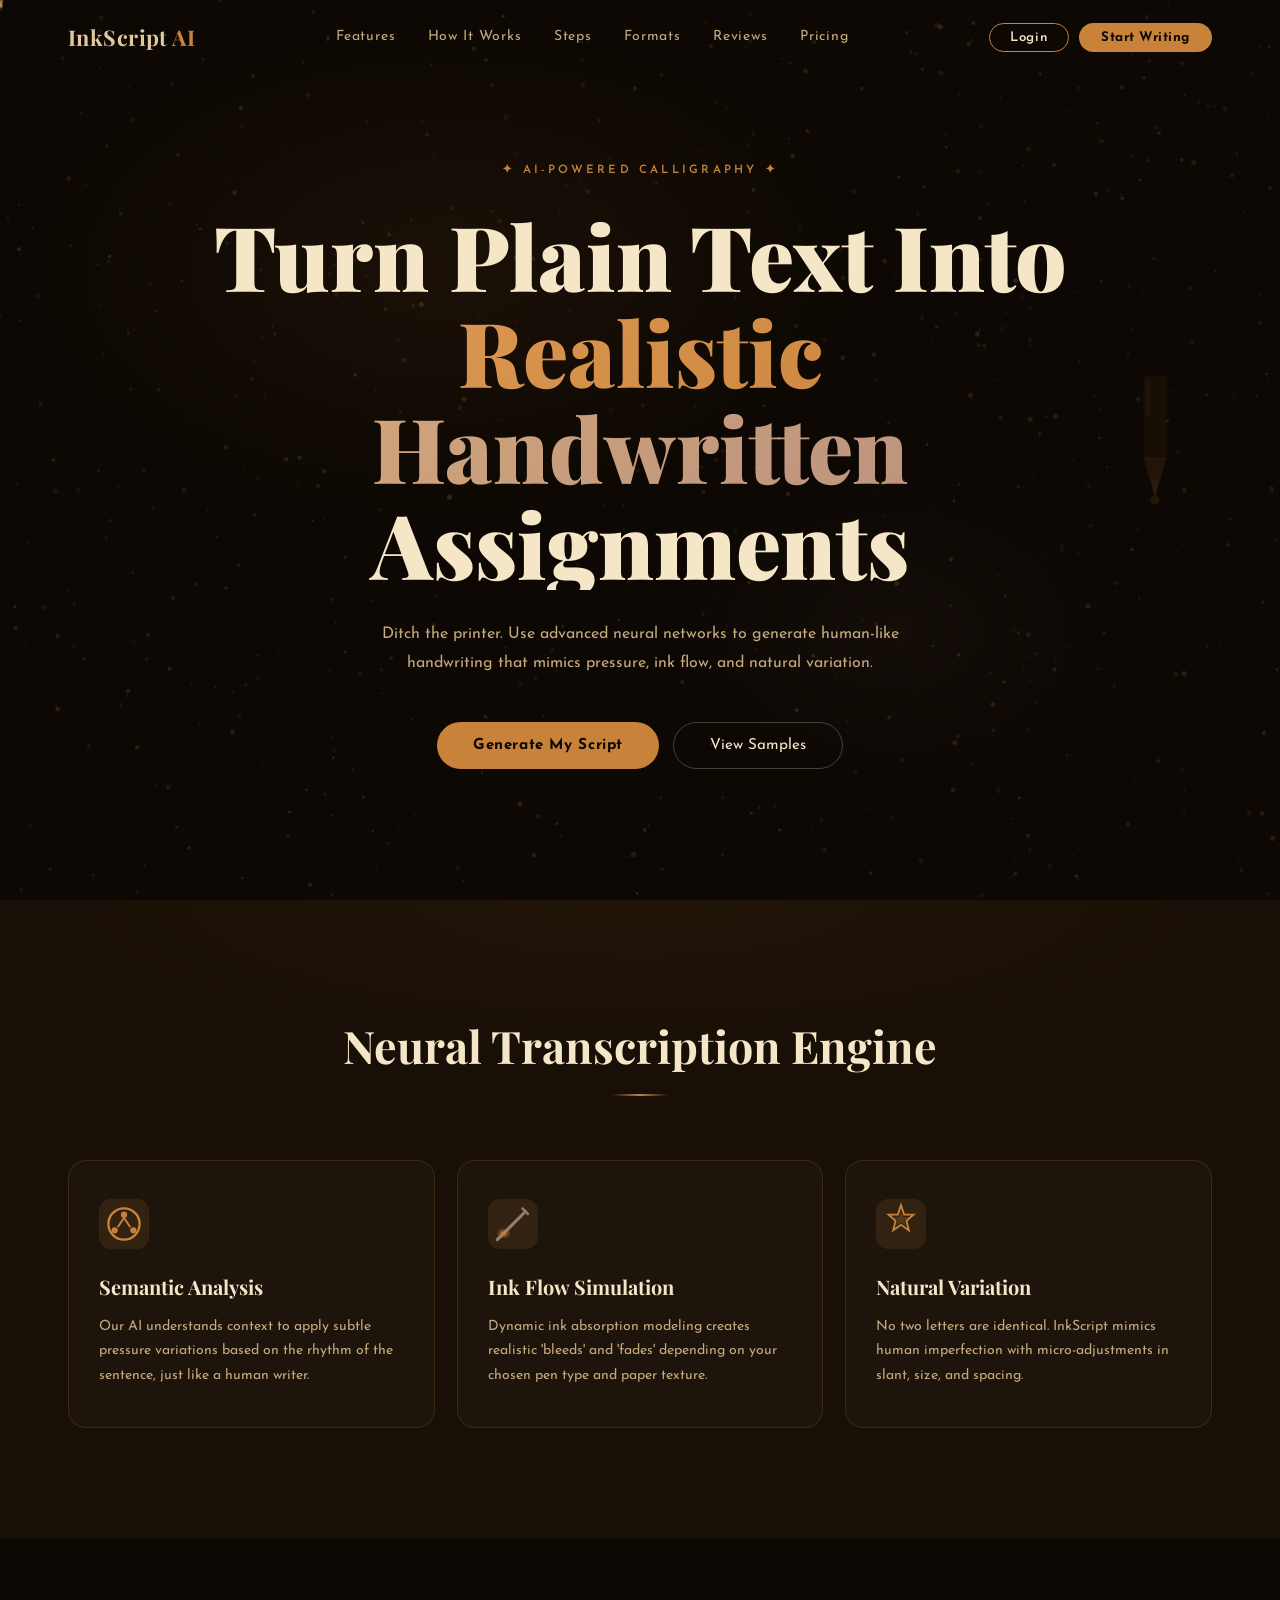
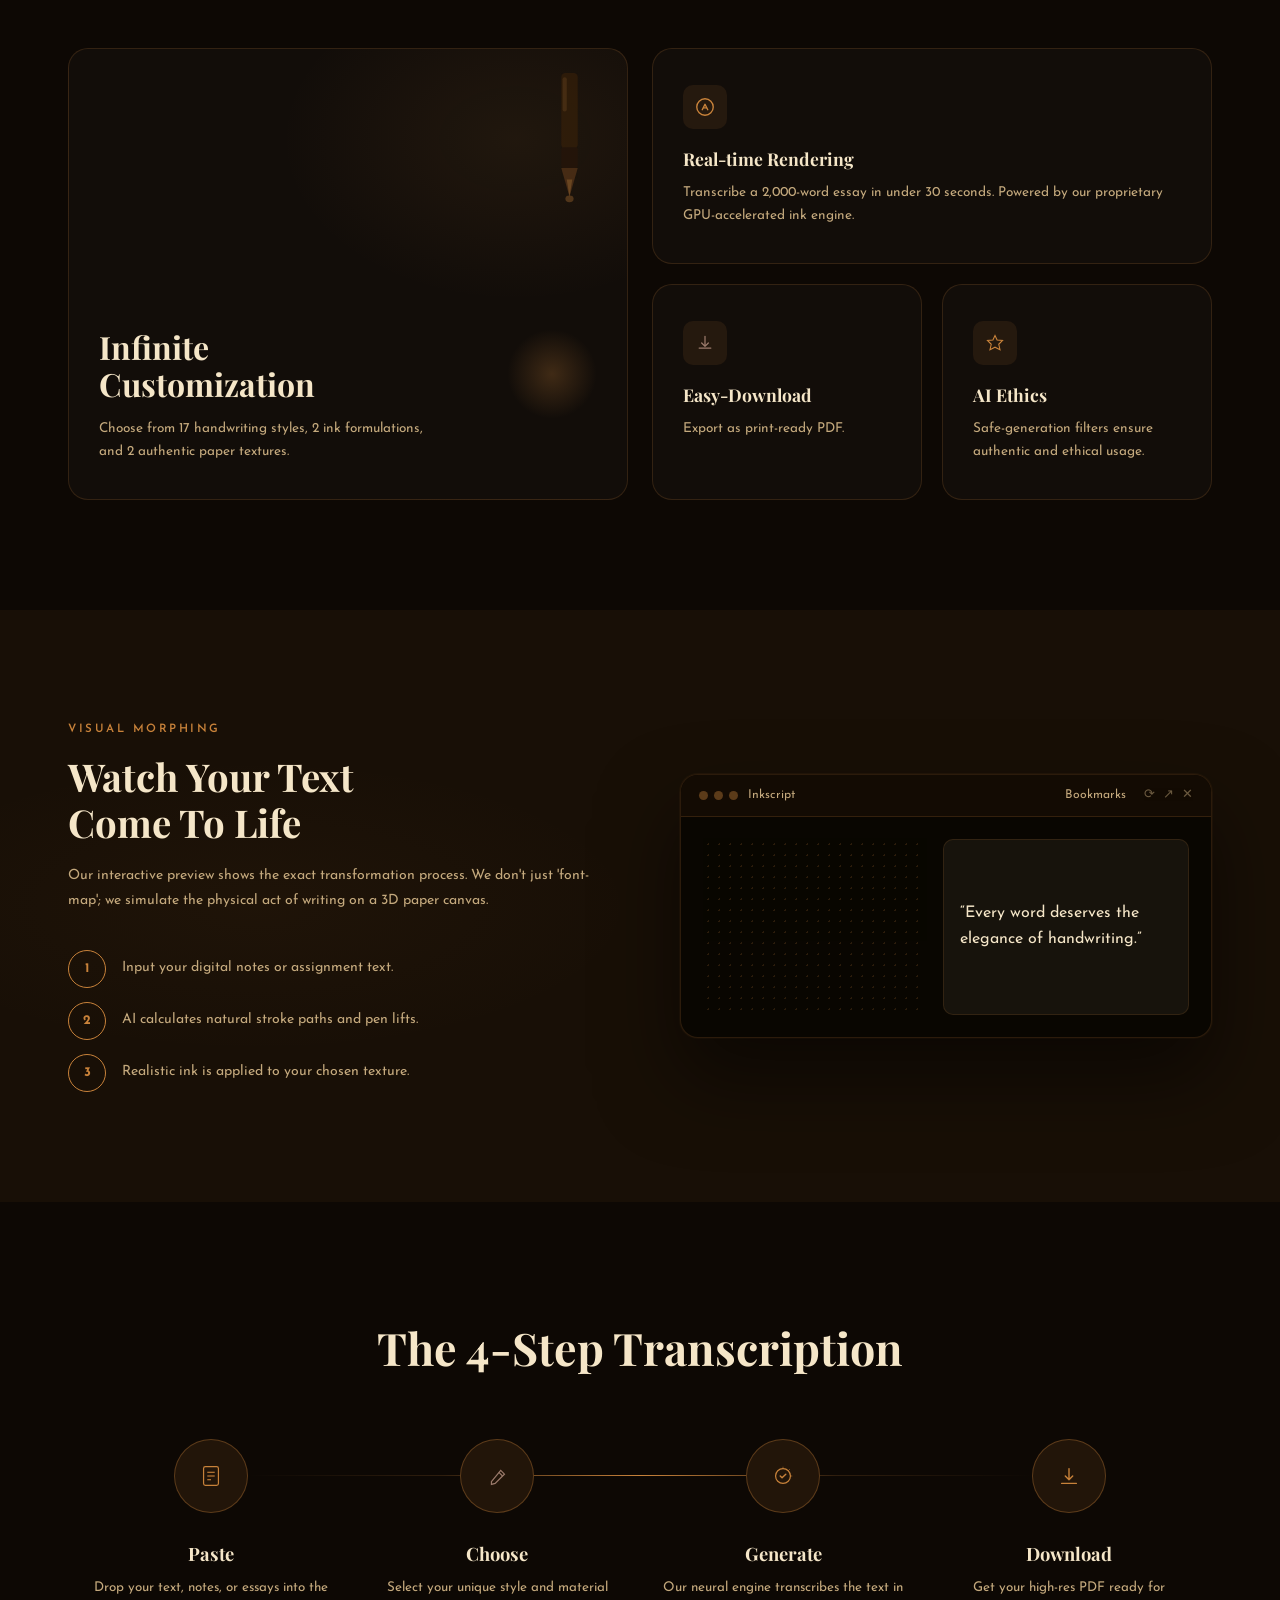
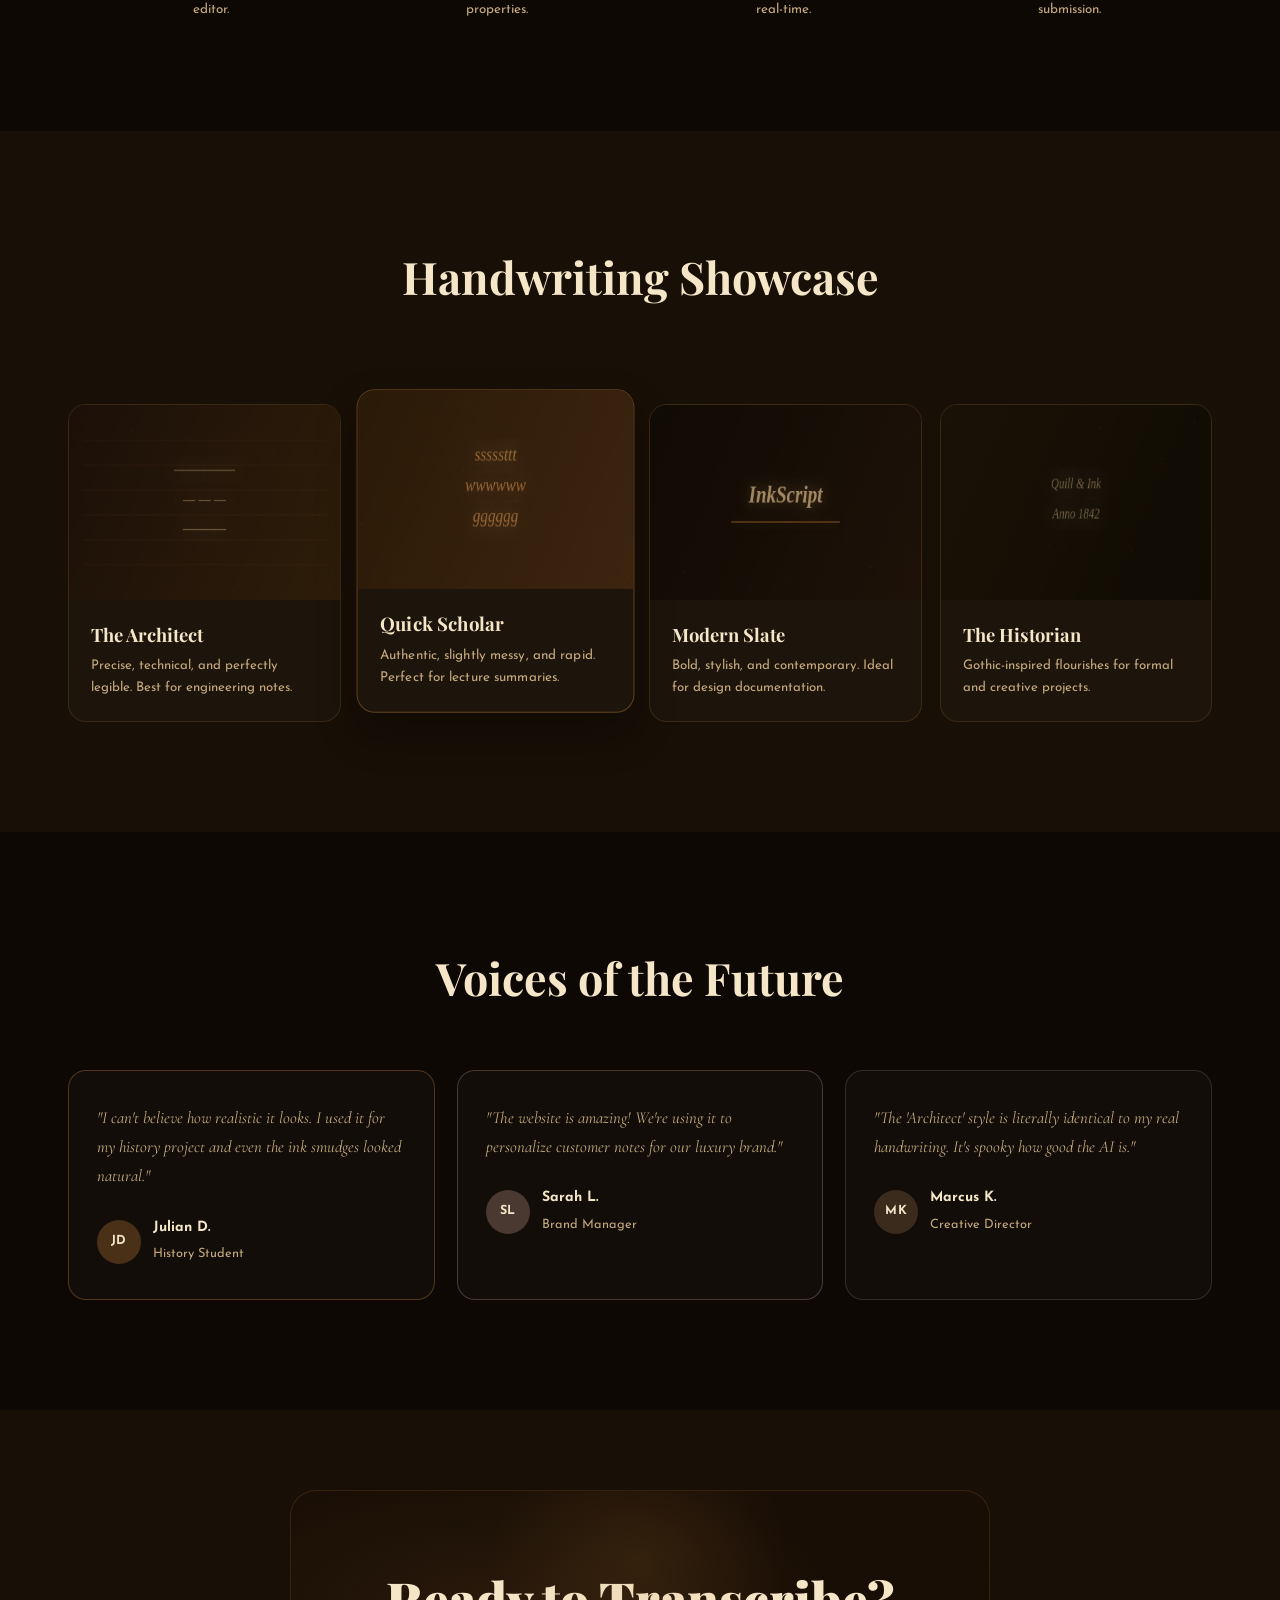
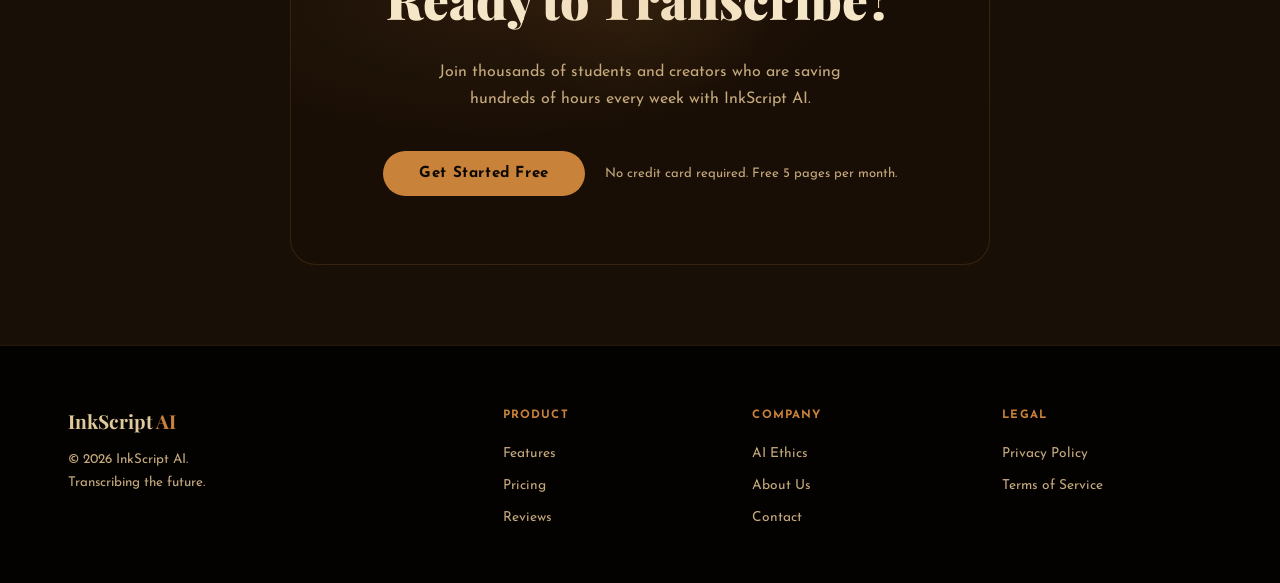
==== index.html @ 09e9fdaa "final commit" ====
<!DOCTYPE html>
<html lang="en">
<head>
  <meta charset="UTF-8" />
  <meta name="viewport" content="width=device-width, initial-scale=1.0"/>
  <title>InkScript AI</title>

  <link rel="preconnect" href="https://fonts.googleapis.com">
  <link rel="preconnect" href="https://fonts.gstatic.com" crossorigin>

  <link href="https://fonts.googleapis.com/css2?family=Playfair+Display:wght@400;700;900&family=Cormorant+Garamond:wght@300;400;500;600;700&family=Josefin+Sans:wght@300;400;500;600;700&display=swap" rel="stylesheet">

  <link rel="stylesheet" href="assets\css\home.css">
</head>
<body>

  <!-- PARTICLES -->
  <canvas id="particles-canvas"></canvas>

  <!-- REALISTIC PEN CURSOR -->
  <div id="cursor-pen">
    <div class="pen-bottom"></div>
    <div class="pen-tip"></div>
  </div>

  <div id="cursor-glow"></div>
  <!-- INK TRAIL -->
  <canvas id="ink-canvas"></canvas>

  <!-- FLYING PAGE SECTION -->
  <div class="flying-pages-wrap" id="flying-pages-wrap">
    <div class="flying-page page-1"></div>
    <div class="flying-page page-2"></div>
    <div class="flying-page page-3"></div>
    <div class="flying-page page-4"></div>
    <div class="flying-page page-5"></div>
  </div>

  <!-- ═══ CUSTOM CURSOR ═══ -->
  <div id="cursor-pen"></div>
  <div id="cursor-glow"></div>
  <canvas id="ink-canvas"></canvas>

  <!-- ═══ ANTIGRAVITY PARTICLES ═══ -->
  <canvas id="particles-canvas"></canvas>

  <!-- ═══ NAVBAR ═══ -->
  <nav class="navbar" id="navbar">
    <div class="nav-container">
      <div class="nav-logo">InkScript <span>AI</span></div>
      <ul class="nav-links">
        <li><a href="#features">Features</a></li>
        <li><a href="#how-it-works">How It Works</a></li>
        <li><a href="#process">Steps</a></li>
        <li><a href="#gallery">Formats</a></li>
        <li><a href="#testimonials">Reviews</a></li>
        <li><a href="#pricing">Pricing</a></li>
      </ul>
      <div class="nav-btns">
        <button class="btn-outline" onclick="window.location.href='login.html'">Login</button>
        <button class="btn-cta" onclick="window.location.href='writing.html'">Start Writing</button>
      </div>
    </div>
  </nav>

  <!-- ═══ HERO ═══ -->
  <section class="hero" id="home">
    <div class="hero-bg-blur"></div>
    <div class="hero-content">
      <p class="hero-eyebrow">✦ AI-POWERED CALLIGRAPHY ✦</p>
      <h1 class="hero-title">
        <span class="hero-line" style="--d:.05s">Turn Plain Text Into</span>
        <span class="hero-line accent-amber" style="--d:.2s">Realistic</span>
        <span class="hero-line accent-warm" style="--d:.35s">Handwritten</span>
        <span class="hero-line" style="--d:.5s">Assignments</span>
      </h1>
      <p class="hero-sub" style="animation-delay:.75s">
        Ditch the printer. Use advanced neural networks to generate human-like
        handwriting that mimics pressure, ink flow, and natural variation.
      </p>
      <div class="hero-actions" style="animation-delay:.95s">
        <button class="btn-primary-lg" onclick="window.location.href='writing.html'">Generate My Script</button>
        <button class="btn-ghost-lg" onclick="window.location.href='sample.html'">View Samples</button>
      </div>
    </div>
    <!-- Floating pen decoration -->
    <div class="hero-pen-deco" aria-hidden="true">
      <svg viewBox="0 0 60 120" xmlns="http://www.w3.org/2000/svg">
        <rect x="20" y="0" width="20" height="70" rx="4" fill="#6b3f18" opacity=".8"/>
        <rect x="22" y="5" width="4" height="30" rx="2" fill="#c8823a" opacity=".5"/>
        <polygon points="20,70 40,70 30,105" fill="#a0622a"/>
        <polygon points="27,90 33,90 30,105" fill="#e8a05c"/>
        <circle cx="30" cy="107" r="4" fill="#c8823a" opacity=".8"/>
      </svg>
    </div>
  </section>

  <!-- ═══ NEURAL ENGINE FEATURES ═══ -->
  <section class="features" id="features">
    <div class="container">
      <h2 class="sec-title reveal-up">Neural Transcription Engine</h2>
      <div class="sec-divider reveal-up" style="--d:.1s"></div>
      <div class="features-grid">

        <div class="feat-card reveal-card">
          <div class="feat-icon">
            <svg viewBox="0 0 32 32" fill="none" xmlns="http://www.w3.org/2000/svg">
              <circle cx="16" cy="16" r="10" stroke="#c8823a" stroke-width="1.5"/>
              <circle cx="16" cy="10" r="2" fill="#c8823a"/>
              <circle cx="10" cy="20" r="2" fill="#c8823a"/>
              <circle cx="22" cy="20" r="2" fill="#c8823a"/>
              <line x1="16" y1="12" x2="12" y2="18" stroke="#c8823a" stroke-width="1.2"/>
              <line x1="16" y1="12" x2="20" y2="18" stroke="#c8823a" stroke-width="1.2"/>
            </svg>
          </div>
          <h3>Semantic Analysis</h3>
          <p>Our AI understands context to apply subtle pressure variations based on the rhythm of the sentence, just like a human writer.</p>
        </div>

        <div class="feat-card reveal-card" style="--d:.12s">
          <div class="feat-icon">
            <svg viewBox="0 0 32 32" fill="none" xmlns="http://www.w3.org/2000/svg">
              <path d="M6 26 L24 8" stroke="#9b7a6b" stroke-width="2" stroke-linecap="round"/>
              <path d="M22 6 L26 10 L24 8" stroke="#9b7a6b" stroke-width="1.5" stroke-linecap="round"/>
              <ellipse cx="10" cy="22" rx="4" ry="3" fill="#c8823a" opacity=".3"/>
              <ellipse cx="10" cy="22" rx="2" ry="1.5" fill="#c8823a" opacity=".6"/>
            </svg>
          </div>
          <h3>Ink Flow Simulation</h3>
          <p>Dynamic ink absorption modeling creates realistic 'bleeds' and 'fades' depending on your chosen pen type and paper texture.</p>
        </div>

        <div class="feat-card reveal-card" style="--d:.24s">
          <div class="feat-icon">
            <svg viewBox="0 0 32 32" fill="none" xmlns="http://www.w3.org/2000/svg">
              <path d="M16 4 L18 10 L24 10 L19.5 14 L21 20 L16 16.5 L11 20 L12.5 14 L8 10 L14 10 Z" stroke="#c8823a" stroke-width="1.2" fill="none"/>
              <path d="M16 8 L17.2 11.5 L21 11.5 L18.1 13.6 L19.1 17 L16 15 L12.9 17 L13.9 13.6 L11 11.5 L14.8 11.5 Z" fill="#c8823a" opacity=".25"/>
            </svg>
          </div>
          <h3>Natural Variation</h3>
          <p>No two letters are identical. InkScript mimics human imperfection with micro-adjustments in slant, size, and spacing.</p>
        </div>

      </div>
    </div>
  </section>

  <!-- ═══ CUSTOMIZATION BENTO ═══ -->
  <section class="bento" id="bento">
    <div class="container">
      <div class="bento-grid">

        <!-- Big pen card -->
        <div class="bento-card bento-pen reveal-left">
          <div class="pen-ink-blob" aria-hidden="true"></div>
          <div class="big-pen-svg" aria-hidden="true">
            <svg viewBox="0 0 80 200" xmlns="http://www.w3.org/2000/svg">
              <rect x="28" y="0" width="24" height="110" rx="6" fill="#4a2808" opacity=".9"/>
              <rect x="30" y="6" width="6" height="50" rx="3" fill="#c8823a" opacity=".4"/>
              <rect x="28" y="108" width="24" height="30" rx="3" fill="#2d1608"/>
              <polygon points="28,138 52,138 40,180" fill="#7a4820"/>
              <polygon points="36,155 44,155 40,180" fill="#c8823a"/>
              <ellipse cx="40" cy="183" rx="6" ry="5" fill="#c8823a" opacity=".7"/>
            </svg>
          </div>
          <div class="bento-text">
            <h2>Infinite<br>Customization</h2>
            <p>Choose from 17 handwriting styles, 2 ink formulations, and 2 authentic paper textures.</p>
          </div>
        </div>

        <!-- Right cards stack -->
        <div class="bento-right reveal-right">

          <div class="bento-card bento-render">
            <div class="mini-icon-wrap">
              <svg viewBox="0 0 24 24" fill="none" xmlns="http://www.w3.org/2000/svg" width="22" height="22">
                <circle cx="12" cy="12" r="9" stroke="#c8823a" stroke-width="1.5"/>
                <path d="M9 15 L12 9 L15 15" stroke="#c8823a" stroke-width="1.5" stroke-linecap="round" stroke-linejoin="round"/>
                <line x1="10" y1="13" x2="14" y2="13" stroke="#c8823a" stroke-width="1.2"/>
              </svg>
            </div>
            <h4>Real-time Rendering</h4>
            <p>Transcribe a 2,000-word essay in under 30 seconds. Powered by our proprietary GPU-accelerated ink engine.</p>
          </div>

          <div class="bento-row">
            <div class="bento-card bento-half">
              <div class="mini-icon-wrap">
                <svg viewBox="0 0 24 24" fill="none" xmlns="http://www.w3.org/2000/svg" width="20" height="20">
                  <path d="M12 4 L12 16 M8 12 L12 16 L16 12" stroke="#9b7a6b" stroke-width="1.5" stroke-linecap="round" stroke-linejoin="round"/>
                  <path d="M5 18 L19 18" stroke="#9b7a6b" stroke-width="1.5" stroke-linecap="round"/>
                </svg>
              </div>
              <h4>Easy-Download</h4>
              <p>Export as print-ready PDF.</p>
            </div>
            <div class="bento-card bento-half">
              <div class="mini-icon-wrap">
                <svg viewBox="0 0 24 24" fill="none" xmlns="http://www.w3.org/2000/svg" width="20" height="20">
                  <path d="M12 3 L14.5 8.5 L21 9 L16.5 13.5 L18 20 L12 17 L6 20 L7.5 13.5 L3 9 L9.5 8.5 Z" stroke="#c8823a" stroke-width="1.3" fill="none"/>
                </svg>
              </div>
              <h4>AI Ethics</h4>
              <p>Safe-generation filters ensure authentic and ethical usage.</p>
            </div>
          </div>

        </div>
      </div>
    </div>
  </section>

  <!-- ═══ VISUAL MORPHING / HOW IT WORKS ═══ -->
  <section class="morphing" id="how-it-works">
    <div class="container">
      <div class="morphing-grid">

        <div class="morph-text reveal-left">
          <p class="sec-eyebrow">VISUAL MORPHING</p>
          <h2>Watch Your Text<br>Come To Life</h2>
          <p class="morph-sub">Our interactive preview shows the exact transformation process. We don't just 'font-map'; we simulate the physical act of writing on a 3D paper canvas.</p>
          <div class="morph-steps">
            <div class="morph-step reveal-card" style="--d:0s">
              <div class="step-num">1</div>
              <p>Input your digital notes or assignment text.</p>
            </div>
            <div class="morph-step reveal-card" style="--d:.1s">
              <div class="step-num">2</div>
              <p>AI calculates natural stroke paths and pen lifts.</p>
            </div>
            <div class="morph-step reveal-card" style="--d:.2s">
              <div class="step-num">3</div>
              <p>Realistic ink is applied to your chosen texture.</p>
            </div>
          </div>
        </div>

        <div class="morph-preview reveal-right">
  <div class="preview-window">

    <div class="preview-bar">
      <div class="preview-dots-row">
        <span class="pdot"></span>
        <span class="pdot"></span>
        <span class="pdot"></span>
      </div>

      <span class="preview-title-lbl">Inkscript</span>

      <span class="preview-title-lbl ml-auto">Bookmarks</span>

      <div class="preview-bar-icons">
        <span>⟳</span>
        <span>↗</span>
        <span>✕</span>
      </div>
    </div>

    <div class="preview-body">

      <div class="preview-grid-dots"></div>

      <div class="preview-writing-area">

        <div class="quote-preview">
          <span class="quote-line">
            “Every word deserves
          </span>

          <span class="quote-line italic">
            the elegance of handwriting.”
          </span>
        </div>

      </div>

    </div>

  </div>
</div>
        </div>

      </div>
    </div>
    
  </section>

  <!-- ═══ 4-STEP PROCESS ═══ -->
  <section class="process" id="process">
    <div class="container">
      <h2 class="sec-title reveal-up">The 4-Step Transcription</h2>
      <div class="process-track">
        <div class="process-line"></div>
        <div class="process-grid">

          <div class="proc-item reveal-card" style="--d:0s">
            <div class="proc-circle">
              <svg viewBox="0 0 28 28" fill="none" xmlns="http://www.w3.org/2000/svg" width="26" height="26">
                <rect x="6" y="4" width="16" height="20" rx="2" stroke="#c8823a" stroke-width="1.3"/>
                <line x1="10" y1="10" x2="18" y2="10" stroke="#c8823a" stroke-width="1.2"/>
                <line x1="10" y1="14" x2="18" y2="14" stroke="#c8823a" stroke-width="1.2"/>
                <line x1="10" y1="18" x2="14" y2="18" stroke="#c8823a" stroke-width="1.2"/>
              </svg>
            </div>
            <h3>Paste</h3>
            <p>Drop your text, notes, or essays into the editor.</p>
          </div>

          <div class="proc-item reveal-card" style="--d:.12s">
            <div class="proc-circle">
              <svg viewBox="0 0 28 28" fill="none" xmlns="http://www.w3.org/2000/svg" width="26" height="26">
                <path d="M8 20 L18 8 L22 12 L12 22 L8 23 L8 20 Z" stroke="#9b7a6b" stroke-width="1.3" fill="none"/>
                <line x1="16" y1="10" x2="20" y2="14" stroke="#9b7a6b" stroke-width="1.2"/>
              </svg>
            </div>
            <h3>Choose</h3>
            <p>Select your unique style and material properties.</p>
          </div>

          <div class="proc-item reveal-card" style="--d:.24s">
            <div class="proc-circle">
              <svg viewBox="0 0 28 28" fill="none" xmlns="http://www.w3.org/2000/svg" width="26" height="26">
                <circle cx="14" cy="14" r="8" stroke="#c8823a" stroke-width="1.3"/>
                <path d="M11 14 L13 16 L17 12" stroke="#c8823a" stroke-width="1.5" stroke-linecap="round" stroke-linejoin="round"/>
                <path d="M14 6 L14 4 M20 8 L21.4 6.6 M22 14 L24 14" stroke="#c8823a" stroke-width="1" opacity=".6"/>
              </svg>
            </div>
            <h3>Generate</h3>
            <p>Our neural engine transcribes the text in real-time.</p>
          </div>

          <div class="proc-item reveal-card" style="--d:.36s">
            <div class="proc-circle">
              <svg viewBox="0 0 28 28" fill="none" xmlns="http://www.w3.org/2000/svg" width="26" height="26">
                <path d="M14 6 L14 18 M10 14 L14 18 L18 14" stroke="#c8823a" stroke-width="1.5" stroke-linecap="round" stroke-linejoin="round"/>
                <path d="M6 22 L22 22" stroke="#c8823a" stroke-width="1.3" stroke-linecap="round"/>
              </svg>
            </div>
            <h3>Download</h3>
            <p>Get your high-res PDF ready for submission.</p>
          </div>

        </div>
      </div>
    </div>
  </section>

  <!-- ═══ HANDWRITING GALLERY ═══ -->
  <section class="gallery" id="gallery">
    <div class="container">
      <h2 class="sec-title reveal-up">Handwriting Showcase</h2>
      <p class="sec-sub reveal-up" style="--d:.1s">A curated selection of our most popular neural handwriting profiles.</p>
      <div class="gallery-grid">

        <div class="gal-card reveal-card">
          <div class="gal-img gal-architect">
            <canvas class="gal-canvas" data-style="architect"></canvas>
          </div>
          <div class="gal-info">
            <h3>The Architect</h3>
            <p>Precise, technical, and perfectly legible. Best for engineering notes.</p>
          </div>
        </div>

        <div class="gal-card gal-featured reveal-card" style="--d:.1s">
          <div class="gal-img gal-scholar">
            <canvas class="gal-canvas" data-style="scholar"></canvas>
          </div>
          <div class="gal-info">
            <h3>Quick Scholar</h3>
            <p>Authentic, slightly messy, and rapid. Perfect for lecture summaries.</p>
          </div>
        </div>

        <div class="gal-card reveal-card" style="--d:.2s">
          <div class="gal-img gal-modern">
            <canvas class="gal-canvas" data-style="modern"></canvas>
          </div>
          <div class="gal-info">
            <h3>Modern Slate</h3>
            <p>Bold, stylish, and contemporary. Ideal for design documentation.</p>
          </div>
        </div>

        <div class="gal-card reveal-card" style="--d:.3s">
          <div class="gal-img gal-historian">
            <canvas class="gal-canvas" data-style="historian"></canvas>
          </div>
          <div class="gal-info">
            <h3>The Historian</h3>
            <p>Gothic-inspired flourishes for formal and creative projects.</p>
          </div>
        </div>

      </div>
    </div>
  </section>

  <!-- ═══ TESTIMONIALS ═══ -->
  <section class="testimonials" id="testimonials">
    <div class="container">
      <h2 class="sec-title reveal-up">Voices of the Future</h2>
      <div class="testi-grid">

        <div class="testi-card reveal-card testi-amber">
          <p class="testi-quote">"I can't believe how realistic it looks. I used it for my history project and even the ink smudges looked natural."</p>
          <div class="testi-author">
            <div class="testi-avatar av-amber">JD</div>
            <div>
              <strong>Julian D.</strong>
              <span>History Student</span>
            </div>
          </div>
        </div>

        <div class="testi-card reveal-card testi-warm" style="--d:.12s">
          <p class="testi-quote">"The website is amazing! We're using it to personalize customer notes for our luxury brand."</p>
          <div class="testi-author">
            <div class="testi-avatar av-warm">SL</div>
            <div>
              <strong>Sarah L.</strong>
              <span>Brand Manager</span>
            </div>
          </div>
        </div>

        <div class="testi-card reveal-card testi-muted" style="--d:.24s">
          <p class="testi-quote">"The 'Architect' style is literally identical to my real handwriting. It's spooky how good the AI is."</p>
          <div class="testi-author">
            <div class="testi-avatar av-muted">MK</div>
            <div>
              <strong>Marcus K.</strong>
              <span>Creative Director</span>
            </div>
          </div>
        </div>

      </div>
    </div>
  </section>

  <!-- ═══ CTA ═══ -->
  <section class="cta" id="pricing">
    <div class="container">
      <div class="cta-box reveal-up">
        <div class="cta-glow"></div>
        <h2>Ready to Transcribe?</h2>
        <p>Join thousands of students and creators who are saving hundreds of hours every week with InkScript AI.</p>
        <div class="cta-row">
          <button class="btn-primary-lg" onclick="window.location.href='writing.html'">Get Started Free</button>
          <span class="cta-note">No credit card required. Free 5 pages per month.</span>
        </div>
      </div>
    </div>
  </section>

  <!-- ═══ FOOTER ═══ -->
  <footer class="footer">
    <div class="container">
      <div class="footer-inner">
        <div class="footer-brand">
          <div class="footer-logo">InkScript <span>AI</span></div>
          <p>© 2026 InkScript AI.<br>Transcribing the future.</p>
        </div>
        <div class="footer-cols">
          <div class="footer-col">
            <h5>Product</h5>
            <a href="#features">Features</a>
            <a href="#pricing">Pricing</a>
            <a href="#testimonials">Reviews</a>
          </div>
          <div class="footer-col">
            <h5>Company</h5>
            <a href="ethics.html">AI Ethics</a>
            <a href="portfolio.html" target="_blank">About Us</a>
            <a href="contact.html">Contact</a>
          </div>
          <div class="footer-col">
            <h5>Legal</h5>
            <a href="privacy.html">Privacy Policy</a>
            <a href="terms.html">Terms of Service</a>
          </div>
        </div>
      </div>
    </div>
  </footer>


  <script src="assets\js\home.js"></script>
</body>
</html>
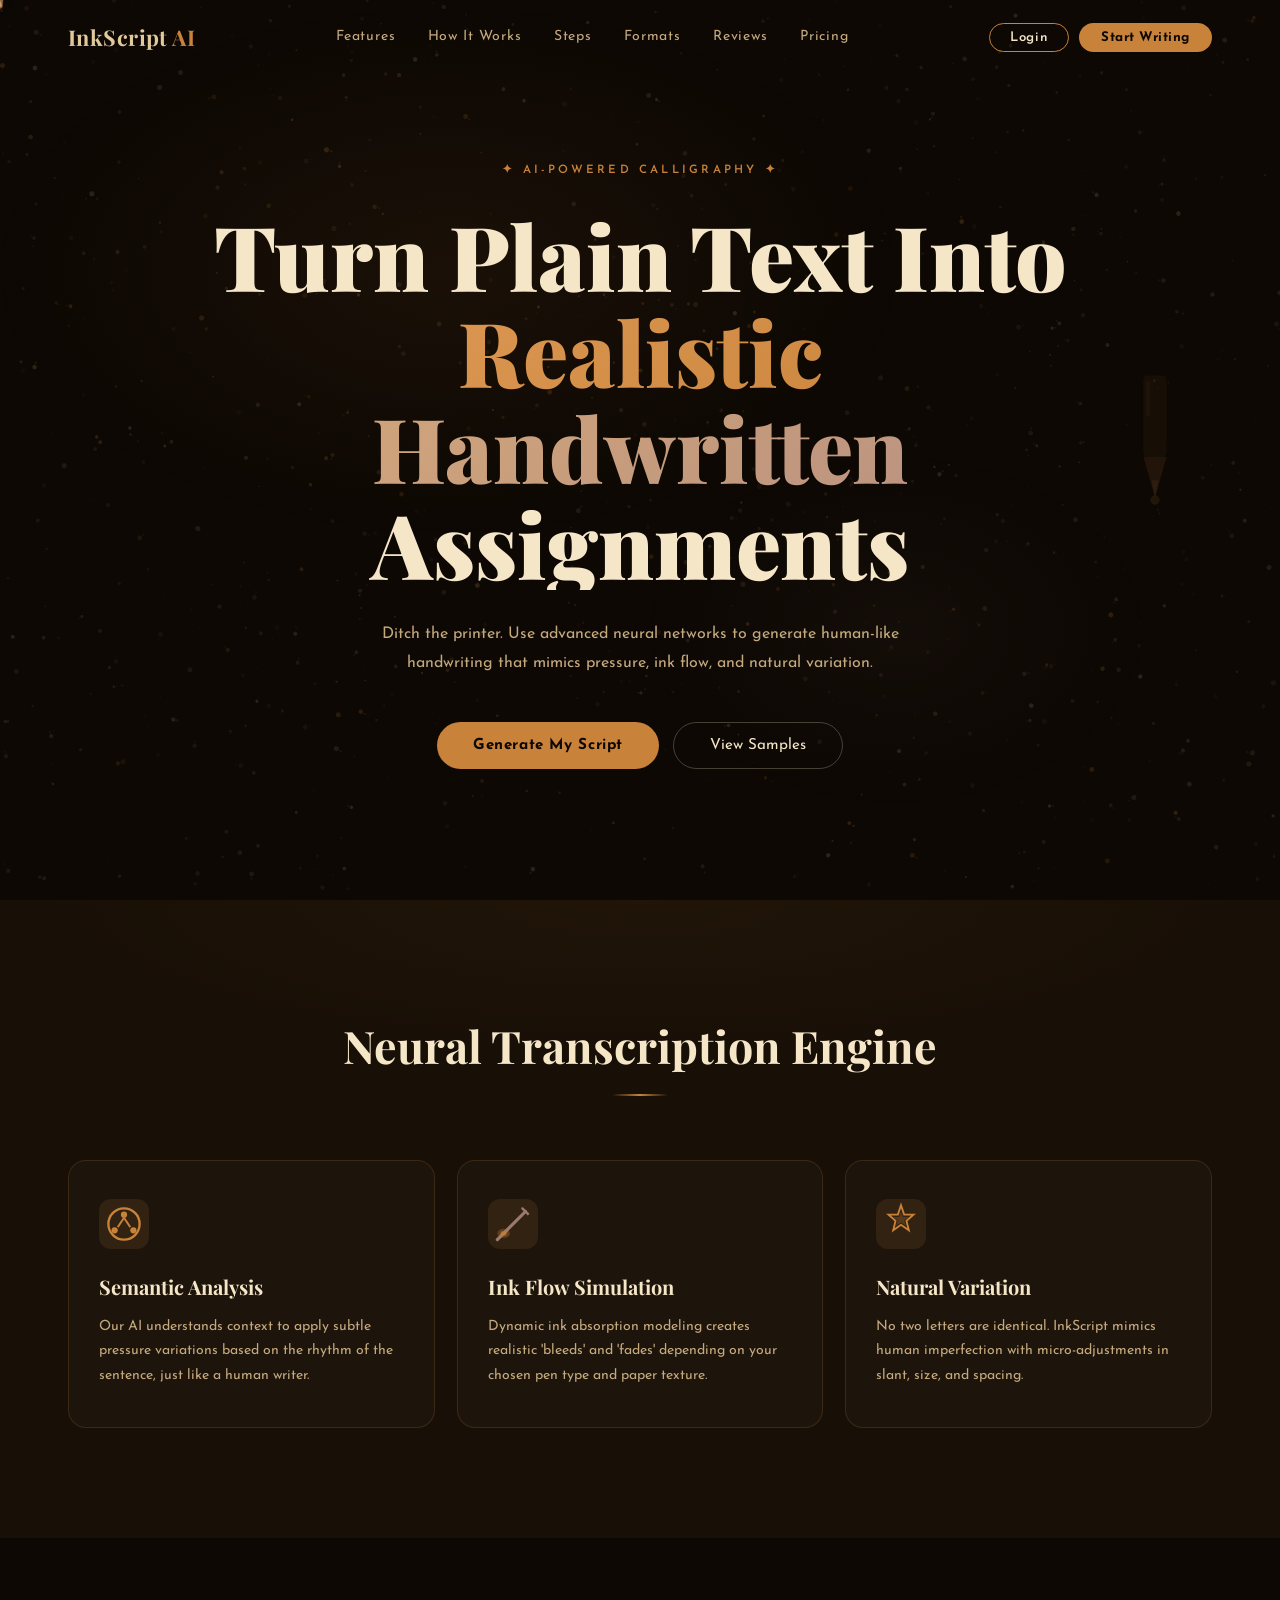
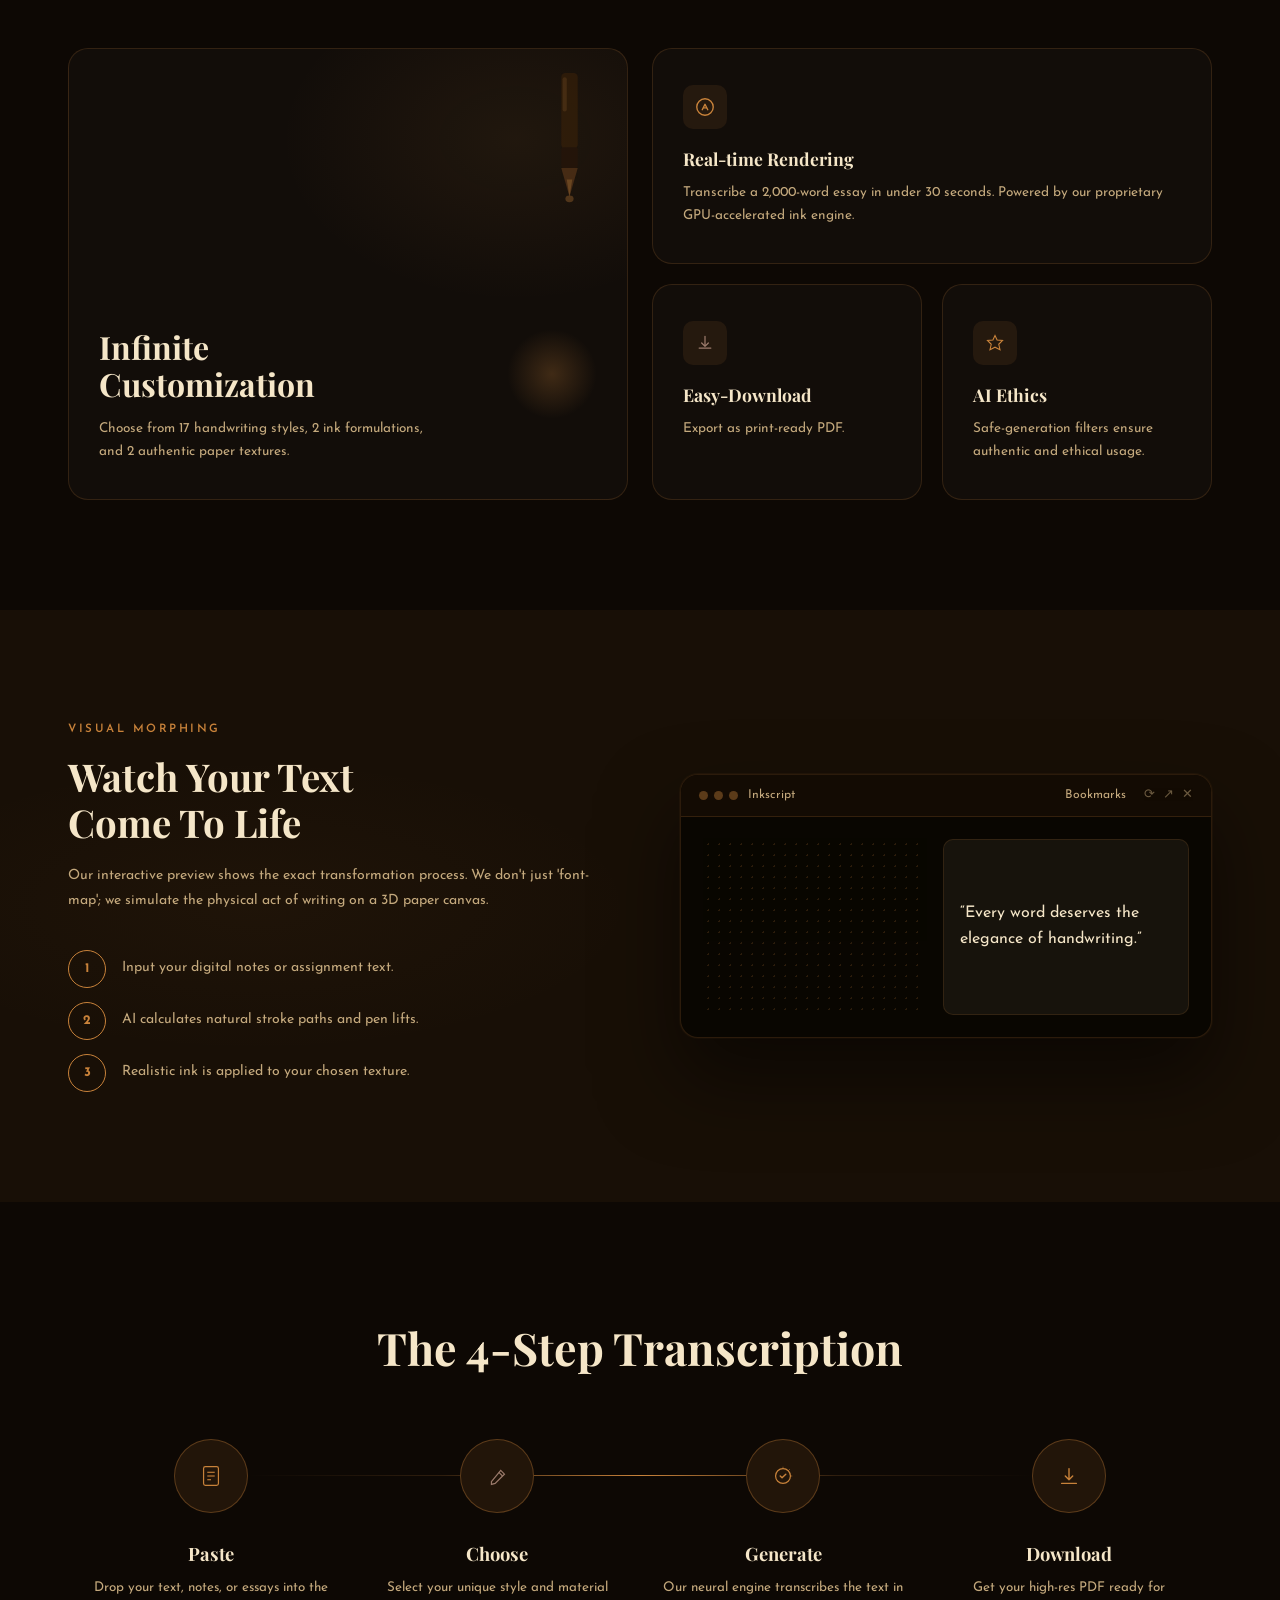
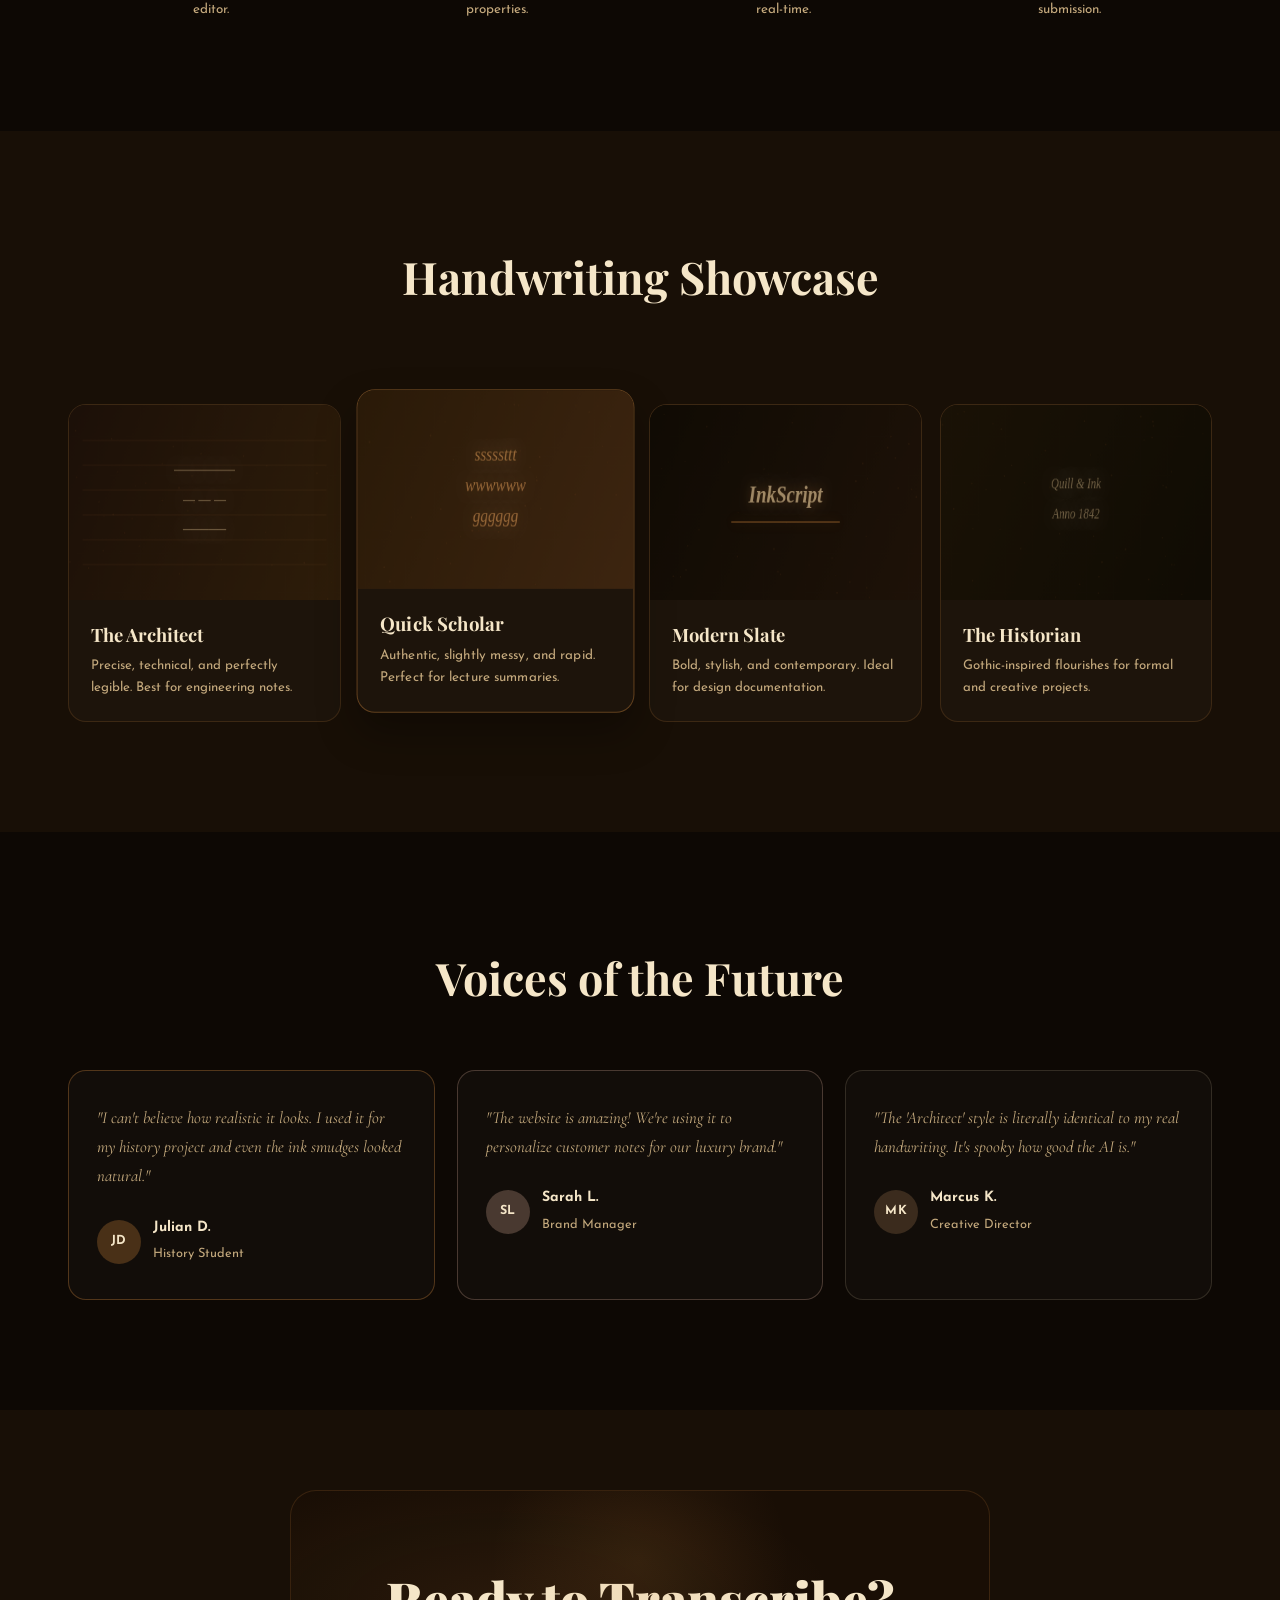
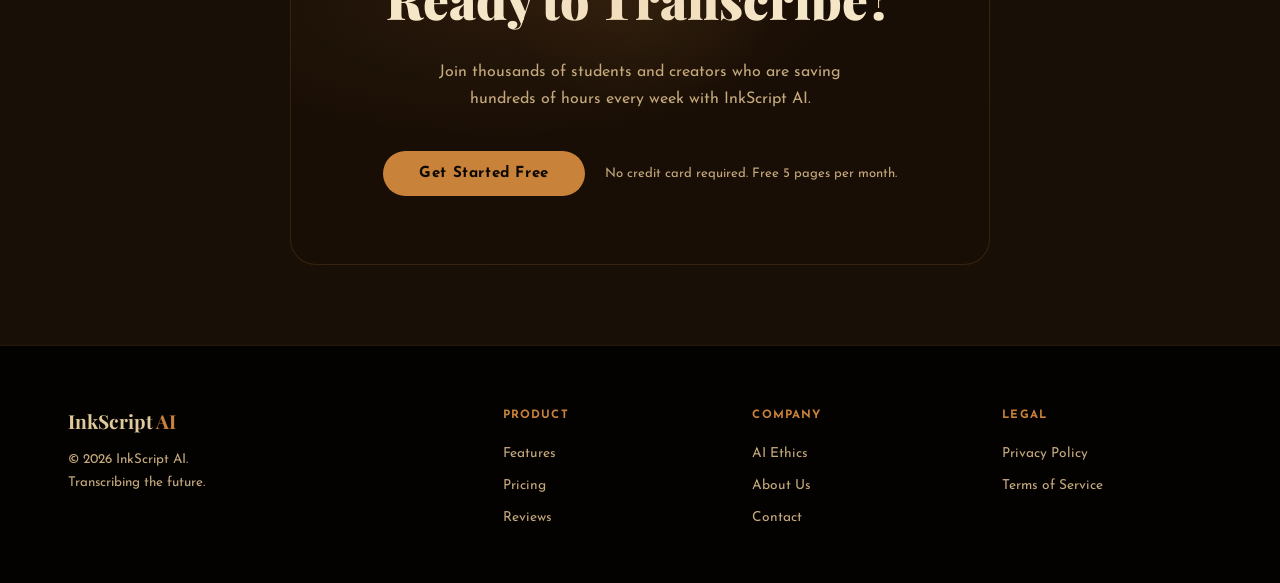
==== commit da6c254b: "feat: enhance portfolio 3D carousel animations, add back navigation buttons, and update typography a" ====
--- a/index.html
+++ b/index.html
@@ -10,7 +10,7 @@
 
   <link href="https://fonts.googleapis.com/css2?family=Playfair+Display:wght@400;700;900&family=Cormorant+Garamond:wght@300;400;500;600;700&family=Josefin+Sans:wght@300;400;500;600;700&display=swap" rel="stylesheet">
 
-  <link rel="stylesheet" href="assets\css\home.css">
+  <link rel="stylesheet" href="assets/css/home.css">
 </head>
 <body>
 
@@ -36,13 +36,6 @@
     <div class="flying-page page-5"></div>
   </div>
 
-  <!-- ═══ CUSTOM CURSOR ═══ -->
-  <div id="cursor-pen"></div>
-  <div id="cursor-glow"></div>
-  <canvas id="ink-canvas"></canvas>
-
-  <!-- ═══ ANTIGRAVITY PARTICLES ═══ -->
-  <canvas id="particles-canvas"></canvas>
 
   <!-- ═══ NAVBAR ═══ -->
   <nav class="navbar" id="navbar">
@@ -487,6 +480,6 @@
   </footer>
 
 
-  <script src="assets\js\home.js"></script>
+  <script src="assets/js/home.js"></script>
 </body>
 </html>
--- a/assets/css/home.css
+++ b/assets/css/home.css
@@ -0,0 +1,1576 @@
+/* ═══════════════════════════════════════
+   INKSCRIPT AI  ·  style.css
+   Theme: Deep Espresso × Parchment Beige
+   ═══════════════════════════════════════ */
+
+/* ── VARIABLES ── */
+:root {
+  --espresso:    #0d0804;
+  --coffee:      #180f06;
+  --roast:       #221509;
+  --bark:        #2e1b0c;
+  --cream:       #f5e6c8;
+  --parchment:   #e0c99a;
+  --sand:        #c4a97d;
+  --amber:       #c8823a;
+  --amber-light: #e09c58;
+  --amber-glow:  rgba(200,130,58,.18);
+  --mauve:       #9b7a6b;
+  --mauve-light: #b89080;
+  --border:      rgba(200,130,58,.18);
+  --border-soft: rgba(200,130,58,.08);
+
+  --ff-display: 'Playfair Display', serif;
+  --ff-script:  'Cormorant Garamond', serif;
+  --ff-ui:      'Josefin Sans', sans-serif;
+
+  --ease-out-expo: cubic-bezier(0.16,1,.3,1);
+  --ease-spring:   cubic-bezier(.34,1.56,.64,1);
+}
+
+/* ── RESET ── */
+*, *::before, *::after { margin:0; padding:0; box-sizing:border-box; }
+html { scroll-behavior:smooth; font-size:16px; }
+body {
+  background: var(--espresso);
+  color: var(--cream);
+  font-family: var(--ff-ui);
+  cursor: none;
+  overflow-x: hidden;
+  line-height: 1.6;
+}
+
+/* ════════════════════════════════════
+   CURSOR
+   ════════════════════════════════════ */
+#cursor-pen {
+  position: fixed;
+  width: 6px;
+  height: 34px;
+  pointer-events: none;
+  z-index: 99999;
+  left: 0; top: 0;
+  transform-origin: bottom center;
+  transform: translate(-3px, -34px) rotate(-18deg);
+  transition: transform .1s;
+}
+#cursor-pen::before {
+  content:'';
+  position: absolute;
+  top: 0; left: 0;
+  width: 6px; height: 22px;
+  background: linear-gradient(180deg, #8b5e3c 0%, #4a2808 100%);
+  border-radius: 3px 3px 0 0;
+}
+#cursor-pen::after {
+  content:'';
+  position: absolute;
+  bottom: 0; left: 50%;
+  transform: translateX(-50%);
+  border-left: 5px solid transparent;
+  border-right: 5px solid transparent;
+  border-top: 14px solid var(--amber);
+  filter: drop-shadow(0 2px 4px rgba(200,130,58,.5));
+}
+
+#cursor-glow {
+  position: fixed;
+  width: 8px; height: 8px;
+  border-radius: 50%;
+  background: var(--amber);
+  pointer-events: none;
+  z-index: 99998;
+  left: 0; top: 0;
+  transform: translate(-4px, -4px);
+  box-shadow: 0 0 10px var(--amber), 0 0 20px rgba(200,130,58,.4);
+  transition: width .3s var(--ease-spring), height .3s var(--ease-spring),
+              background .3s;
+}
+#cursor-glow.hovered {
+  width: 20px; height: 20px;
+  transform: translate(-10px, -10px);
+  background: var(--amber-light);
+}
+
+#ink-canvas {
+  position: fixed;
+  inset: 0;
+  pointer-events: none;
+  z-index: 99997;
+}
+
+/* ════════════════════════════════════
+   ANTIGRAVITY PARTICLES
+   ════════════════════════════════════ */
+#particles-canvas {
+  position: fixed;
+  inset: 0;
+  pointer-events: none;
+  z-index: 0;
+}
+
+/* ════════════════════════════════════
+   NAVBAR
+   ════════════════════════════════════ */
+.navbar {
+  position: fixed;
+  top: 0; left: 0; right: 0;
+  z-index: 1000;
+  padding: 20px 0;
+  transition: padding .4s, background .4s, box-shadow .4s;
+}
+.navbar.scrolled {
+  padding: 12px 0;
+  background: rgba(13,8,4,.9);
+  backdrop-filter: blur(16px);
+  box-shadow: 0 1px 0 var(--border);
+}
+
+.nav-container {
+  max-width: 1200px;
+  margin: 0 auto;
+  padding: 0 28px;
+  display: flex;
+  align-items: center;
+  gap: 48px;
+}
+
+.nav-logo {
+  font-family: var(--ff-display);
+  font-size: 1.35rem;
+  font-weight: 700;
+  color: var(--parchment);
+  letter-spacing: .02em;
+  flex-shrink: 0;
+}
+.nav-logo span { color: var(--amber); }
+
+.nav-links {
+  display: flex;
+  list-style: none;
+  gap: 32px;
+  flex: 1;
+  justify-content: center;
+}
+.nav-links a {
+  text-decoration: none;
+  color: var(--sand);
+  font-size: .88rem;
+  letter-spacing: .06em;
+  font-weight: 400;
+  transition: color .25s;
+  position: relative;
+}
+.nav-links a::after {
+  content: '';
+  position: absolute;
+  bottom: -3px; left: 0;
+  width: 0; height: 1px;
+  background: var(--amber);
+  transition: width .3s var(--ease-out-expo);
+}
+.nav-links a:hover { color: var(--cream); }
+.nav-links a:hover::after { width: 100%; }
+
+.nav-btns { display: flex; gap: 10px; margin-left: auto; }
+
+.btn-outline {
+  padding: 7px 20px;
+  border: 1.5px solid var(--amber);
+  background: transparent;
+  color: var(--cream);
+  border-radius: 100px;
+  font-family: var(--ff-ui);
+  font-size: .83rem;
+  font-weight: 600;
+  cursor: none;
+  letter-spacing: .04em;
+  transition: background .25s, box-shadow .25s;
+}
+.btn-outline:hover {
+  background: var(--amber-glow);
+  box-shadow: 0 0 16px rgba(200,130,58,.2);
+}
+
+.btn-cta {
+  padding: 8px 22px;
+  background: var(--amber);
+  color: var(--espresso);
+  border: none;
+  border-radius: 100px;
+  font-family: var(--ff-ui);
+  font-size: .83rem;
+  font-weight: 700;
+  cursor: none;
+  letter-spacing: .04em;
+  transition: background .25s, transform .25s, box-shadow .25s;
+}
+.btn-cta:hover {
+  background: var(--amber-light);
+  transform: translateY(-2px);
+  box-shadow: 0 8px 24px rgba(200,130,58,.35);
+}
+
+/* ════════════════════════════════════
+   HERO
+   ════════════════════════════════════ */
+.hero {
+  min-height: 100vh;
+  display: flex;
+  align-items: center;
+  justify-content: center;
+  text-align: center;
+  position: relative;
+  padding: 130px 28px 100px;
+  z-index: 1;
+  overflow: hidden;
+}
+
+.hero-bg-blur {
+  position: absolute;
+  inset: 0;
+  background:
+    radial-gradient(ellipse 60% 50% at 35% 30%, rgba(200,130,58,.07) 0%, transparent 60%),
+    radial-gradient(ellipse 40% 40% at 70% 70%, rgba(155,122,107,.05) 0%, transparent 50%);
+  z-index: 0;
+}
+
+.hero-content {
+  position: relative;
+  z-index: 1;
+  max-width: 860px;
+}
+
+.hero-eyebrow {
+  font-size: .72rem;
+  letter-spacing: .28em;
+  color: var(--amber);
+  margin-bottom: 28px;
+  font-weight: 600;
+  animation: fadeUp .8s .0s var(--ease-out-expo) both;
+}
+
+.hero-title {
+  font-family: var(--ff-display);
+  font-size: clamp(2.8rem, 7vw, 6rem);
+  font-weight: 900;
+  line-height: 1.05;
+  display: flex;
+  flex-direction: column;
+  gap: 2px;
+  margin-bottom: 30px;
+}
+
+.hero-line {
+  display: block;
+  overflow: hidden;
+  animation: slideUp .9s var(--d, 0s) var(--ease-out-expo) both;
+}
+
+@keyframes slideUp {
+  from { opacity:0; transform: translateY(90px); }
+  to   { opacity:1; transform: translateY(0); }
+}
+
+.accent-amber {
+  background: linear-gradient(135deg, var(--amber-light) 0%, var(--amber) 100%);
+  -webkit-background-clip: text;
+  background-clip: text;
+  -webkit-text-fill-color: transparent;
+}
+.accent-warm {
+  background: linear-gradient(135deg, #d4a87a 0%, var(--mauve-light) 100%);
+  -webkit-background-clip: text;
+  background-clip: text;
+  -webkit-text-fill-color: transparent;
+}
+
+.hero-sub {
+  font-size: 1rem;
+  color: var(--sand);
+  max-width: 530px;
+  margin: 0 auto 44px;
+  line-height: 1.8;
+  animation: fadeUp .8s .85s var(--ease-out-expo) both;
+}
+
+.hero-actions {
+  display: flex;
+  gap: 14px;
+  justify-content: center;
+  flex-wrap: wrap;
+  animation: fadeUp .8s 1.05s var(--ease-out-expo) both;
+}
+
+.btn-primary-lg {
+  padding: 15px 36px;
+  background: var(--amber);
+  color: var(--espresso);
+  border: none;
+  border-radius: 100px;
+  font-family: var(--ff-ui);
+  font-size: .95rem;
+  font-weight: 700;
+  cursor: none;
+  letter-spacing: .04em;
+  transition: all .3s var(--ease-spring);
+}
+.btn-primary-lg:hover {
+  background: var(--amber-light);
+  transform: translateY(-3px) scale(1.02);
+  box-shadow: 0 12px 32px rgba(200,130,58,.4);
+}
+
+.btn-ghost-lg {
+  padding: 15px 36px;
+  background: transparent;
+  color: var(--cream);
+  border: 1.5px solid rgba(245,230,200,.25);
+  border-radius: 100px;
+  font-family: var(--ff-ui);
+  font-size: .95rem;
+  cursor: none;
+  transition: all .3s;
+}
+.btn-ghost-lg:hover {
+  border-color: var(--cream);
+  background: rgba(245,230,200,.04);
+}
+
+.hero-pen-deco {
+  position: absolute;
+  right: 7%;
+  top: 50%;
+  transform: translateY(-50%);
+  width: 70px;
+  opacity: .14;
+  animation: penFloat 5s ease-in-out infinite;
+}
+@keyframes penFloat {
+  0%,100% { transform: translateY(-50%) rotate(-8deg); }
+  50%      { transform: translateY(calc(-50% - 22px)) rotate(4deg); }
+}
+
+@keyframes fadeUp {
+  from { opacity:0; transform: translateY(24px); }
+  to   { opacity:1; transform: translateY(0); }
+}
+
+/* ════════════════════════════════════
+   SHARED SECTION STYLES
+   ════════════════════════════════════ */
+.container {
+  max-width: 1200px;
+  margin: 0 auto;
+  padding: 0 28px;
+}
+
+section { position: relative; z-index: 1; }
+
+.sec-title {
+  font-family: var(--ff-display);
+  font-size: clamp(1.8rem, 3.5vw, 2.8rem);
+  font-weight: 700;
+  text-align: center;
+  color: var(--cream);
+  margin-bottom: 12px;
+}
+.sec-sub {
+  text-align: center;
+  color: var(--sand);
+  font-size: .9rem;
+  margin-bottom: 56px;
+}
+.sec-eyebrow {
+  font-size: .72rem;
+  letter-spacing: .22em;
+  color: var(--amber);
+  font-weight: 600;
+  margin-bottom: 14px;
+}
+.sec-divider {
+  width: 56px; height: 2px;
+  background: linear-gradient(90deg, transparent, var(--amber), transparent);
+  margin: 0 auto 64px;
+}
+
+/* ════════════════════════════════════
+   SCROLL REVEAL STATES
+   ════════════════════════════════════ */
+.reveal-up,
+.reveal-card {
+  opacity: 0;
+  transform: translateY(48px);
+  transition: opacity .8s var(--d, 0s) var(--ease-out-expo),
+              transform .8s var(--d, 0s) var(--ease-out-expo);
+}
+.reveal-left {
+  opacity: 0;
+  transform: translateX(-64px);
+  transition: opacity .9s var(--ease-out-expo),
+              transform .9s var(--ease-out-expo);
+}
+.reveal-right {
+  opacity: 0;
+  transform: translateX(64px);
+  transition: opacity .9s .1s var(--ease-out-expo),
+              transform .9s .1s var(--ease-out-expo);
+}
+
+.reveal-up.in,
+.reveal-card.in,
+.reveal-left.in,
+.reveal-right.in {
+  opacity: 1;
+  transform: none;
+}
+
+/* ════════════════════════════════════
+   FEATURES
+   ════════════════════════════════════ */
+.features {
+  padding: 110px 0;
+  background:
+    radial-gradient(ellipse 80% 40% at 50% 0%, rgba(200,130,58,.05) 0%, transparent 60%),
+    var(--coffee);
+}
+
+.features-grid {
+  display: grid;
+  grid-template-columns: repeat(3,1fr);
+  gap: 22px;
+  margin-top: 8px;
+}
+
+.feat-card {
+  background: rgba(255,255,255,.022);
+  border: 1px solid var(--border);
+  border-radius: 18px;
+  padding: 38px 30px;
+  transition: border-color .3s, box-shadow .3s, transform .35s;
+}
+.feat-card:hover {
+  border-color: rgba(200,130,58,.45);
+  box-shadow: 0 24px 48px rgba(0,0,0,.28), 0 0 0 1px rgba(200,130,58,.1);
+  transform: translateY(-8px) !important;
+}
+
+.feat-icon {
+  width: 50px; height: 50px;
+  background: rgba(200,130,58,.12);
+  border-radius: 12px;
+  display: flex;
+  align-items: center;
+  justify-content: center;
+  margin-bottom: 22px;
+  transition: background .3s;
+}
+.feat-card:hover .feat-icon { background: rgba(200,130,58,.22); }
+
+.feat-card h3 {
+  font-family: var(--ff-display);
+  font-size: 1.25rem;
+  color: var(--cream);
+  margin-bottom: 12px;
+}
+.feat-card p {
+  color: var(--sand);
+  font-size: .88rem;
+  line-height: 1.75;
+}
+
+/* ════════════════════════════════════
+   BENTO (Customization)
+   ════════════════════════════════════ */
+.bento { padding: 110px 0; background: var(--espresso); }
+
+.bento-grid {
+  display: grid;
+  grid-template-columns: 1fr 1fr;
+  gap: 24px;
+  align-items: stretch;
+}
+
+.bento-card {
+  background: rgba(255,255,255,.022);
+  border: 1px solid var(--border);
+  border-radius: 20px;
+  padding: 36px 30px;
+  transition: border-color .3s, box-shadow .3s;
+  position: relative;
+  overflow: hidden;
+}
+.bento-card:hover {
+  border-color: rgba(200,130,58,.35);
+  box-shadow: 0 20px 40px rgba(0,0,0,.25);
+}
+
+.bento-pen {
+  display: flex;
+  flex-direction: column;
+  justify-content: flex-end;
+  min-height: 380px;
+  background:
+    radial-gradient(ellipse 70% 60% at 80% 20%, rgba(200,130,58,.08) 0%, transparent 60%),
+    rgba(255,255,255,.022);
+}
+
+.pen-ink-blob {
+  position: absolute;
+  bottom: 80px; right: 30px;
+  width: 90px; height: 90px;
+  background: radial-gradient(circle, rgba(200,130,58,.25) 0%, transparent 70%);
+  border-radius: 50%;
+  animation: blobPulse 3.5s ease-in-out infinite;
+}
+@keyframes blobPulse {
+  0%,100% { transform: scale(1); opacity:.6; }
+  50%      { transform: scale(1.5); opacity:.2; }
+}
+
+.big-pen-svg {
+  position: absolute;
+  right: 30px; top: 24px;
+  width: 55px;
+  opacity: .45;
+  animation: penSwing 6s ease-in-out infinite;
+}
+@keyframes penSwing {
+  0%,100% { transform: rotate(-5deg) translateY(0); }
+  50%      { transform: rotate(5deg) translateY(-10px); }
+}
+
+.bento-text h2 {
+  font-family: var(--ff-display);
+  font-size: clamp(1.8rem, 2.5vw, 2.6rem);
+  font-weight: 700;
+  color: var(--cream);
+  line-height: 1.15;
+  margin-bottom: 14px;
+}
+.bento-text p {
+  color: var(--sand);
+  font-size: .88rem;
+  line-height: 1.75;
+  max-width: 340px;
+}
+
+.bento-right {
+  display: flex;
+  flex-direction: column;
+  gap: 20px;
+}
+
+.bento-render { flex: 1; }
+
+.bento-row { display: flex; gap: 20px; flex: 1; }
+.bento-half { flex: 1; }
+
+.mini-icon-wrap {
+  width: 44px; height: 44px;
+  background: rgba(200,130,58,.1);
+  border-radius: 10px;
+  display: flex;
+  align-items: center;
+  justify-content: center;
+  margin-bottom: 16px;
+  transition: background .3s;
+}
+.bento-card:hover .mini-icon-wrap { background: rgba(200,130,58,.2); }
+
+.bento-card h4 {
+  font-family: var(--ff-display);
+  font-size: 1.1rem;
+  color: var(--cream);
+  margin-bottom: 8px;
+}
+.bento-card p {
+  color: var(--sand);
+  font-size: .85rem;
+  line-height: 1.7;
+}
+
+/* ════════════════════════════════════
+   VISUAL MORPHING
+   ════════════════════════════════════ */
+.morphing {
+  padding: 110px 0;
+  background:
+    radial-gradient(ellipse 60% 50% at 20% 50%, rgba(200,130,58,.04) 0%, transparent 50%),
+    var(--coffee);
+}
+
+.morphing-grid {
+  display: grid;
+  grid-template-columns: 1fr 1fr;
+  gap: 80px;
+  align-items: center;
+}
+
+.morph-text h2 {
+  font-family: var(--ff-display);
+  font-size: clamp(1.8rem, 3vw, 2.6rem);
+  font-weight: 700;
+  color: var(--cream);
+  line-height: 1.2;
+  margin-bottom: 18px;
+}
+.morph-sub {
+  color: var(--sand);
+  font-size: .88rem;
+  line-height: 1.8;
+  margin-bottom: 36px;
+}
+
+.morph-steps { display: flex; flex-direction: column; gap: 14px; }
+
+.morph-step {
+  display: flex;
+  align-items: center;
+  gap: 16px;
+}
+.step-num {
+  width: 38px; height: 38px;
+  border-radius: 50%;
+  border: 1.5px solid var(--amber);
+  color: var(--amber);
+  display: flex;
+  align-items: center;
+  justify-content: center;
+  font-size: .82rem;
+  font-weight: 700;
+  flex-shrink: 0;
+  transition: background .3s, box-shadow .3s;
+}
+.morph-step:hover .step-num {
+  background: rgba(200,130,58,.15);
+  box-shadow: 0 0 16px rgba(200,130,58,.25);
+}
+.morph-step p { color: var(--sand); font-size: .88rem; }
+
+/* Preview Window */
+.preview-window {
+  background: rgba(8,5,2,.85);
+  border: 1px solid var(--border);
+  border-radius: 18px;
+  overflow: hidden;
+  box-shadow: 0 40px 80px rgba(0,0,0,.5), 0 0 0 1px rgba(200,130,58,.06);
+}
+
+.preview-bar {
+  background: rgba(20,12,4,.9);
+  padding: 10px 18px;
+  display: flex;
+  align-items: center;
+  gap: 10px;
+  border-bottom: 1px solid var(--border);
+  font-size: .75rem;
+  color: var(--sand);
+}
+.preview-dots-row { display: flex; gap: 6px; }
+.pdot {
+  width: 9px; height: 9px;
+  border-radius: 50%;
+  background: rgba(200,130,58,.4);
+}
+.preview-title-lbl { font-size: .76rem; color: var(--sand); }
+.ml-auto { margin-left: auto; }
+.preview-bar-icons {
+  display: flex;
+  gap: 8px;
+  margin-left: 8px;
+  font-size: .8rem;
+  color: var(--sand);
+  opacity: .5;
+}
+
+.preview-body {
+  display: grid;
+  grid-template-columns: 1fr 1.1fr;
+  gap: 16px;
+  padding: 22px;
+  min-height: 220px;
+}
+
+.preview-grid-dots {
+  background-image: radial-gradient(circle, rgba(200,130,58,.35) 1px, transparent 1px);
+  background-size: 11px 11px;
+  border-radius: 8px;
+  opacity: .5;
+}
+
+.preview-writing-area {
+  background: rgba(245,230,200,.06);
+  border: 1px solid rgba(200,130,58,.15);
+  border-radius: 10px;
+  display: flex;
+  align-items: center;
+  justify-content: center;
+  padding: 20px 16px;
+}
+
+.preview-script {
+  display: flex;
+  flex-direction: column;
+  gap: 6px;
+  text-align: center;
+}
+.script-line {
+  display: block;
+  font-family: var(--ff-script);
+  font-size: 1.7rem;
+  color: var(--parchment);
+  opacity: .85;
+}
+.script-line.italic { font-style: italic; font-size: 2rem; }
+
+/* ════════════════════════════════════
+   4-STEP PROCESS
+   ════════════════════════════════════ */
+.process {
+  padding: 110px 0;
+  background: var(--espresso);
+}
+
+.process-track {
+  position: relative;
+  margin-top: 56px;
+}
+.process-line {
+  position: absolute;
+  top: 36px;
+  left: calc(12.5% + 36px);
+  right: calc(12.5% + 36px);
+  height: 1px;
+  background: linear-gradient(90deg, transparent, var(--border), var(--amber), var(--border), transparent);
+}
+
+.process-grid {
+  display: grid;
+  grid-template-columns: repeat(4,1fr);
+  gap: 0;
+}
+
+.proc-item { text-align: center; padding: 0 20px; }
+
+.proc-circle {
+  width: 74px; height: 74px;
+  border-radius: 50%;
+  border: 1.5px solid rgba(200,130,58,.35);
+  background: var(--roast);
+  display: flex;
+  align-items: center;
+  justify-content: center;
+  margin: 0 auto 26px;
+  position: relative;
+  z-index: 1;
+  transition: border-color .3s, background .3s, box-shadow .3s, transform .3s var(--ease-spring);
+}
+.proc-item:hover .proc-circle {
+  border-color: var(--amber);
+  background: rgba(200,130,58,.1);
+  box-shadow: 0 0 28px rgba(200,130,58,.25);
+  transform: translateY(-6px);
+}
+
+.proc-item h3 {
+  font-family: var(--ff-display);
+  font-size: 1.15rem;
+  color: var(--cream);
+  margin-bottom: 8px;
+}
+.proc-item p { color: var(--sand); font-size: .84rem; line-height: 1.65; }
+
+/* ════════════════════════════════════
+   GALLERY
+   ════════════════════════════════════ */
+.gallery{
+  padding:110px 0;
+  background:var(--coffee);
+}
+
+.gallery-grid{
+  display:grid;
+  grid-template-columns:repeat(4,1fr);
+  gap:18px;
+}
+
+.gal-card{
+  border-radius:18px;
+  overflow:hidden;
+  background:rgba(255,255,255,.022);
+  border:1px solid var(--border);
+
+  transition:
+    transform .4s var(--ease-spring),
+    box-shadow .4s,
+    border-color .3s;
+}
+
+.gal-card:hover{
+  transform:translateY(-10px) scale(1.02) !important;
+
+  box-shadow:0 28px 56px rgba(0,0,0,.4);
+
+  border-color:rgba(200,130,58,.5);
+}
+
+.gal-card.gal-featured{
+  border-color:rgba(200,130,58,.4);
+
+  box-shadow:0 20px 40px rgba(0,0,0,.3);
+}
+
+/* IMAGE AREA */
+
+.gal-img{
+  height:195px;
+
+  position:relative;
+
+  overflow:hidden;
+
+  display:flex;
+  align-items:center;
+  justify-content:center;
+}
+
+/* FIX QUICK SCHOLAR POSITION */
+.gal-scholar{
+  display:flex;
+  align-items:center;
+  justify-content:center;
+}
+
+.gal-scholar .gal-canvas{
+  transform:translateY(14px);
+}
+
+/* CANVAS */
+
+.gal-canvas{
+  width:100%;
+  height:100%;
+  display:block;
+}
+
+/* BACKGROUNDS */
+
+.gal-architect{
+  background:linear-gradient(
+    145deg,
+    #1c1008,
+    #2e1d0a
+  );
+}
+
+.gal-scholar{
+  background:linear-gradient(
+    145deg,
+    #2a1a08,
+    #3d2510
+  );
+}
+
+.gal-modern{
+  background:linear-gradient(
+    145deg,
+    #100b04,
+    #1e1208
+  );
+}
+
+.gal-historian{
+  background:linear-gradient(
+    145deg,
+    #1a1206,
+    #100c04
+  );
+}
+
+/* INFO */
+
+.gal-info{
+  padding:20px 22px 22px;
+}
+
+.gal-info h3{
+  font-family:var(--ff-display);
+
+  font-size:1.15rem;
+
+  color:var(--cream);
+
+  margin-bottom:6px;
+}
+
+.gal-info p{
+  color:var(--sand);
+
+  font-size:.83rem;
+
+  line-height:1.65;
+}
+/* FIX QUICK SCHOLAR PERFECT CENTER */
+.gal-scholar .gal-canvas{
+  transform:none !important;
+  margin-top:0 !important;
+}
+
+.gal-scholar canvas{
+  transform:none !important;
+}
+/* ════════════════════════════════════
+   TESTIMONIALS
+   ════════════════════════════════════ */
+.testimonials {
+  padding: 110px 0;
+  background: var(--espresso);
+}
+
+.testi-grid {
+  display: grid;
+  grid-template-columns: repeat(3,1fr);
+  gap: 22px;
+  margin-top: 56px;
+}
+
+.testi-card {
+  background: rgba(255,255,255,.022);
+  border: 1px solid;
+  border-radius: 18px;
+  padding: 32px 28px;
+  transition: transform .35s var(--ease-spring), box-shadow .35s;
+}
+.testi-card:hover {
+  transform: translateY(-6px) !important;
+  box-shadow: 0 20px 40px rgba(0,0,0,.3);
+}
+
+.testi-amber { border-color: rgba(200,130,58,.35); }
+.testi-warm  { border-color: rgba(155,122,107,.4); }
+.testi-muted { border-color: rgba(200,180,150,.18); }
+
+.testi-quote {
+  font-family: var(--ff-script);
+  font-style: italic;
+  font-size: 1.05rem;
+  color: var(--sand);
+  line-height: 1.75;
+  margin-bottom: 26px;
+}
+
+.testi-author { display: flex; align-items: center; gap: 12px; }
+
+.testi-avatar {
+  width: 44px; height: 44px;
+  border-radius: 50%;
+  display: flex;
+  align-items: center;
+  justify-content: center;
+  font-size: .78rem;
+  font-weight: 700;
+  color: var(--cream);
+  flex-shrink: 0;
+  letter-spacing: .05em;
+}
+.av-amber { background: rgba(200,130,58,.3); }
+.av-warm  { background: rgba(155,122,107,.4); }
+.av-muted { background: rgba(100,75,50,.5); }
+
+.testi-author strong { display:block; color: var(--cream); font-size:.88rem; margin-bottom:2px; }
+.testi-author span { color: var(--sand); font-size:.8rem; }
+
+/* ════════════════════════════════════
+   CTA
+   ════════════════════════════════════ */
+.cta {
+  padding: 80px 28px;
+  background: var(--coffee);
+}
+
+.cta-box {
+  max-width: 700px;
+  margin: 0 auto;
+  text-align: center;
+  background:
+    radial-gradient(ellipse 80% 60% at 30% 30%, rgba(200,130,58,.09) 0%, transparent 60%),
+    rgba(26,15,6,.7);
+  border: 1px solid var(--border);
+  border-radius: 26px;
+  padding: 68px 52px;
+  position: relative;
+  overflow: hidden;
+}
+
+.cta-glow {
+  position: absolute;
+  top: -80px; left: 50%;
+  transform: translateX(-50%);
+  width: 300px; height: 300px;
+  background: radial-gradient(circle, rgba(200,130,58,.12), transparent 70%);
+  pointer-events: none;
+}
+
+.cta-box h2 {
+  font-family: var(--ff-display);
+  font-size: clamp(2rem, 4vw, 3.4rem);
+  font-weight: 900;
+  color: var(--cream);
+  margin-bottom: 18px;
+}
+.cta-box p {
+  color: var(--sand);
+  font-size: 1rem;
+  line-height: 1.7;
+  max-width: 450px;
+  margin: 0 auto 38px;
+}
+.cta-row {
+  display: flex;
+  align-items: center;
+  justify-content: center;
+  gap: 20px;
+  flex-wrap: wrap;
+}
+.cta-note { color: var(--sand); font-size: .82rem; }
+
+/* ════════════════════════════════════
+   FOOTER
+   ════════════════════════════════════ */
+.footer {
+  padding: 60px 0 44px;
+  background: rgba(5,3,1,.97);
+  border-top: 1px solid var(--border);
+}
+
+.footer-inner {
+  display: grid;
+  grid-template-columns: 1fr 2fr;
+  gap: 80px;
+  align-items: start;
+}
+
+.footer-logo {
+  font-family: var(--ff-display);
+  font-size: 1.2rem;
+  font-weight: 700;
+  color: var(--parchment);
+  margin-bottom: 12px;
+}
+.footer-logo span { color: var(--amber); }
+.footer-brand p { color: var(--sand); font-size: .84rem; line-height: 1.7; }
+
+.footer-cols {
+  display: grid;
+  grid-template-columns: repeat(3,1fr);
+  gap: 40px;
+}
+.footer-col h5 {
+  font-family: var(--ff-ui);
+  font-size: .72rem;
+  letter-spacing: .1em;
+  color: var(--amber);
+  font-weight: 700;
+  margin-bottom: 18px;
+  text-transform: uppercase;
+}
+.footer-col a {
+  display: block;
+  color: var(--sand);
+  text-decoration: none;
+  font-size: .86rem;
+  margin-bottom: 10px;
+  transition: color .25s, padding-left .25s;
+}
+.footer-col a:hover {
+  color: var(--cream);
+  padding-left: 6px;
+}
+
+/* ════════════════════════════════════
+   RESPONSIVE
+   ════════════════════════════════════ */
+@media (max-width: 960px) {
+  .features-grid   { grid-template-columns: 1fr; }
+  .bento-grid      { grid-template-columns: 1fr; }
+  .morphing-grid   { grid-template-columns: 1fr; gap: 48px; }
+  .gallery-grid    { grid-template-columns: repeat(2,1fr); }
+  .testi-grid      { grid-template-columns: 1fr; }
+  .footer-inner    { grid-template-columns: 1fr; gap: 40px; }
+  .process-line    { display: none; }
+  .process-grid    { grid-template-columns: repeat(2,1fr); gap: 32px; }
+  .nav-links       { display: none; }
+  .morph-preview   { display: none; }
+  .hero-pen-deco   { display: none; }
+}
+
+@media (max-width: 600px) {
+  .gallery-grid    { grid-template-columns: 1fr; }
+  .process-grid    { grid-template-columns: 1fr; }
+  .footer-cols     { grid-template-columns: repeat(2,1fr); }
+  .footer-inner    { gap: 32px; }
+  .bento-row       { flex-direction: column; }
+  .cta-box         { padding: 44px 28px; }
+}
+/* ADD THIS AT THE VERY END OF YOUR EXISTING CSS */
+
+
+/* REPLACE ONLY YOUR CURRENT CURSOR CSS WITH THIS */
+
+#cursor-pen{
+  position:fixed;
+  width:12px;
+  height:68px;
+  left:0;
+  top:0;
+  z-index:99999;
+  pointer-events:none;
+
+  transform-origin:50% 92%;
+  transform:translate(-6px,-58px) rotate(-14deg);
+
+  filter:
+    drop-shadow(0 8px 14px rgba(0,0,0,.6))
+    drop-shadow(0 0 10px rgba(0,0,0,.28));
+}
+
+/* MAIN PEN BODY */
+#cursor-pen::before{
+  content:'';
+  position:absolute;
+  top:0;
+  left:0;
+
+  width:12px;
+  height:46px;
+
+  border-radius:3px 3px 1px 1px;
+
+  background:
+    linear-gradient(
+      90deg,
+      #140904 0%,
+      #241107 16%,
+      #6a3a15 50%,
+      #241107 84%,
+      #120803 100%
+    );
+
+  box-shadow:
+    inset -1px 0 2px rgba(255,210,140,.06),
+    inset 1px 0 3px rgba(0,0,0,.55);
+}
+
+/* GOLD LINE */
+#cursor-pen::after{
+  content:'';
+  position:absolute;
+  top:7px;
+  left:50%;
+  transform:translateX(-50%);
+
+  width:1.5px;
+  height:20px;
+  border-radius:10px;
+
+  background:
+    linear-gradient(
+      180deg,
+      #cb9654 0%,
+      #7d4a17 100%
+    );
+
+  opacity:.9;
+}
+
+/* LOWER WOOD PART */
+#cursor-pen .pen-bottom{
+  position:absolute;
+
+  left:0;
+  top:46px;
+
+  width:12px;
+  height:8px;
+
+  background:
+    linear-gradient(
+      90deg,
+      #3a1d0c 0%,
+      #5a3012 50%,
+      #371b0a 100%
+    );
+}
+
+/* PEN TIP */
+#cursor-pen .pen-tip{
+  position:absolute;
+
+  left:50%;
+  top:54px;
+
+  transform:translateX(-50%);
+
+  width:0;
+  height:0;
+
+  border-left:6px solid transparent;
+  border-right:6px solid transparent;
+  border-top:16px solid #8f6a49;
+}
+
+/* GOLD NIB */
+#cursor-pen .pen-tip::after{
+  content:'';
+  position:absolute;
+
+  left:-2px;
+  top:-16px;
+
+  width:4px;
+  height:11px;
+
+  background:
+    linear-gradient(
+      180deg,
+      #f8ddb2 0%,
+      #c0894f 100%
+    );
+
+  clip-path:polygon(50% 0%,100% 100%,0% 100%);
+
+  box-shadow:
+    0 0 5px rgba(255,220,180,.18);
+}
+
+/* INK DOT */
+#cursor-pen .pen-tip::before{
+  content:'';
+  position:absolute;
+
+  left:-1px;
+  top:-4px;
+
+  width:3px;
+  height:3px;
+  border-radius:50%;
+
+  background:#1a0c04;
+}
+
+/* GLOW */
+#cursor-glow{
+  position:fixed;
+  width:4px;
+  height:4px;
+  border-radius:50%;
+
+  background:rgba(224,156,88,.9);
+
+  left:0;
+  top:0;
+
+  pointer-events:none;
+  z-index:99998;
+
+  transform:translate(-50%,-50%);
+
+  box-shadow:
+    0 0 10px rgba(224,156,88,.4);
+
+  transition:
+    width .22s,
+    height .22s;
+}
+
+#cursor-glow.hovered{
+  width:10px;
+  height:10px;
+}
+
+/* ════════════════════════════════════
+   DARKER FLOATING PARTICLES
+   ════════════════════════════════════ */
+
+#particles-canvas{
+  opacity:.95;
+  filter:
+    contrast(1.15)
+    brightness(.72)
+    saturate(.9);
+}
+
+
+/* ════════════════════════════════════
+   SCHOLAR CARD FIX
+   ════════════════════════════════════ */
+
+.gal-card{
+  transform:translateY(0) !important;
+}
+
+.gal-card:hover{
+  transform:translateY(-10px) scale(1.02) !important;
+}
+
+.gal-card.gal-featured{
+  transform:none !important;
+}
+
+.gal-card.gal-featured:hover{
+  transform:translateY(-14px) scale(1.025) !important;
+}
+
+
+/* ════════════════════════════════════
+   FLYING PAGES ANIMATION
+   ════════════════════════════════════ */
+
+.flying-pages-wrap{
+  position:fixed;
+  inset:0;
+  pointer-events:none;
+  overflow:hidden;
+  z-index:5;
+}
+
+.flying-page{
+  position:absolute;
+  width:140px;
+  height:190px;
+
+  background:
+    linear-gradient(
+      135deg,
+      rgba(255,245,225,.98),
+      rgba(232,214,182,.95)
+    );
+
+  border-radius:4px;
+
+  box-shadow:
+    0 20px 40px rgba(0,0,0,.4),
+    0 0 0 1px rgba(0,0,0,.06);
+
+  opacity:0;
+
+  transform-style:preserve-3d;
+}
+
+.flying-page::before{
+  content:'';
+  position:absolute;
+  inset:18px;
+
+  background:
+    repeating-linear-gradient(
+      to bottom,
+      rgba(130,90,40,.12),
+      rgba(130,90,40,.12) 1px,
+      transparent 1px,
+      transparent 18px
+    );
+}
+
+.flying-pages-wrap.active .page-1{
+  animation:flyPage1 2.8s ease forwards;
+}
+
+.flying-pages-wrap.active .page-2{
+  animation:flyPage2 3.1s ease forwards;
+}
+
+.flying-pages-wrap.active .page-3{
+  animation:flyPage3 3s ease forwards;
+}
+
+.flying-pages-wrap.active .page-4{
+  animation:flyPage4 2.7s ease forwards;
+}
+
+.flying-pages-wrap.active .page-5{
+  animation:flyPage5 3.2s ease forwards;
+}
+
+@keyframes flyPage1{
+  0%{
+    opacity:0;
+    transform:translate(-200px,600px) rotate(-40deg);
+  }
+  20%{opacity:1;}
+  100%{
+    opacity:0;
+    transform:translate(120vw,-60vh) rotate(620deg);
+  }
+}
+
+@keyframes flyPage2{
+  0%{
+    opacity:0;
+    transform:translate(20vw,120vh) rotate(0deg);
+  }
+  20%{opacity:1;}
+  100%{
+    opacity:0;
+    transform:translate(90vw,-70vh) rotate(-540deg);
+  }
+}
+
+@keyframes flyPage3{
+  0%{
+    opacity:0;
+    transform:translate(60vw,120vh) rotate(60deg);
+  }
+  20%{opacity:1;}
+  100%{
+    opacity:0;
+    transform:translate(-30vw,-60vh) rotate(720deg);
+  }
+}
+
+@keyframes flyPage4{
+  0%{
+    opacity:0;
+    transform:translate(100vw,100vh) rotate(0deg);
+  }
+  20%{opacity:1;}
+  100%{
+    opacity:0;
+    transform:translate(-20vw,-90vh) rotate(-640deg);
+  }
+}
+
+@keyframes flyPage5{
+  0%{
+    opacity:0;
+    transform:translate(30vw,120vh) rotate(-80deg);
+  }
+  20%{opacity:1;}
+  100%{
+    opacity:0;
+    transform:translate(110vw,-100vh) rotate(800deg);
+  }
+}
+/* ADD THIS AT THE END OF YOUR CSS */
+
+/* ════════════════════════════════════
+   REALISTIC FLYING PAPER SYSTEM
+   ════════════════════════════════════ */
+
+#flying-paper-layer{
+  position:fixed;
+  inset:0;
+  overflow:hidden;
+  pointer-events:none;
+  z-index:4;
+}
+
+.fly-paper{
+  position:absolute;
+  width:90px;
+  height:120px;
+
+  background:
+    linear-gradient(
+      145deg,
+      rgba(255,248,235,.98) 0%,
+      rgba(244,229,202,.96) 45%,
+      rgba(228,208,178,.92) 100%
+    );
+
+  border-radius:4px;
+
+  box-shadow:
+    0 18px 35px rgba(0,0,0,.22),
+    inset -8px -12px 18px rgba(160,120,70,.08),
+    inset 6px 8px 12px rgba(255,255,255,.45);
+
+  transform-style:preserve-3d;
+
+  opacity:0;
+  will-change:transform,opacity;
+}
+
+/* curled edge */
+.fly-paper::before{
+  content:'';
+
+  position:absolute;
+  right:-2px;
+  top:0;
+
+  width:22px;
+  height:100%;
+
+  background:
+    linear-gradient(
+      90deg,
+      rgba(255,255,255,.02),
+      rgba(110,80,40,.12)
+    );
+
+  border-radius:0 6px 6px 0;
+
+  transform:
+    skewY(-6deg)
+    rotateY(28deg);
+
+  transform-origin:right;
+}
+
+/* paper texture lines */
+.fly-paper::after{
+  content:'';
+
+  position:absolute;
+  inset:14px;
+
+  background:
+    repeating-linear-gradient(
+      to bottom,
+      rgba(120,90,50,.08) 0px,
+      rgba(120,90,50,.08) 1px,
+      transparent 1px,
+      transparent 14px
+    );
+
+  opacity:.45;
+}
+
+/* floating animation */
+@keyframes flyPaper {
+
+  0%{
+    opacity:0;
+    transform:
+      translate3d(0,120px,0)
+      rotateZ(0deg)
+      rotateX(0deg)
+      rotateY(0deg)
+      scale(.75);
+  }
+
+  10%{
+    opacity:.95;
+  }
+
+  50%{
+    transform:
+      translate3d(var(--mx),-180px,0)
+      rotateZ(var(--rz))
+      rotateX(var(--rx))
+      rotateY(var(--ry))
+      scale(1);
+  }
+
+  100%{
+    opacity:0;
+    transform:
+      translate3d(calc(var(--mx) * 1.6),-520px,0)
+      rotateZ(calc(var(--rz) * 1.8))
+      rotateX(calc(var(--rx) * 1.4))
+      rotateY(calc(var(--ry) * 1.6))
+      scale(.82);
+  }
+}
